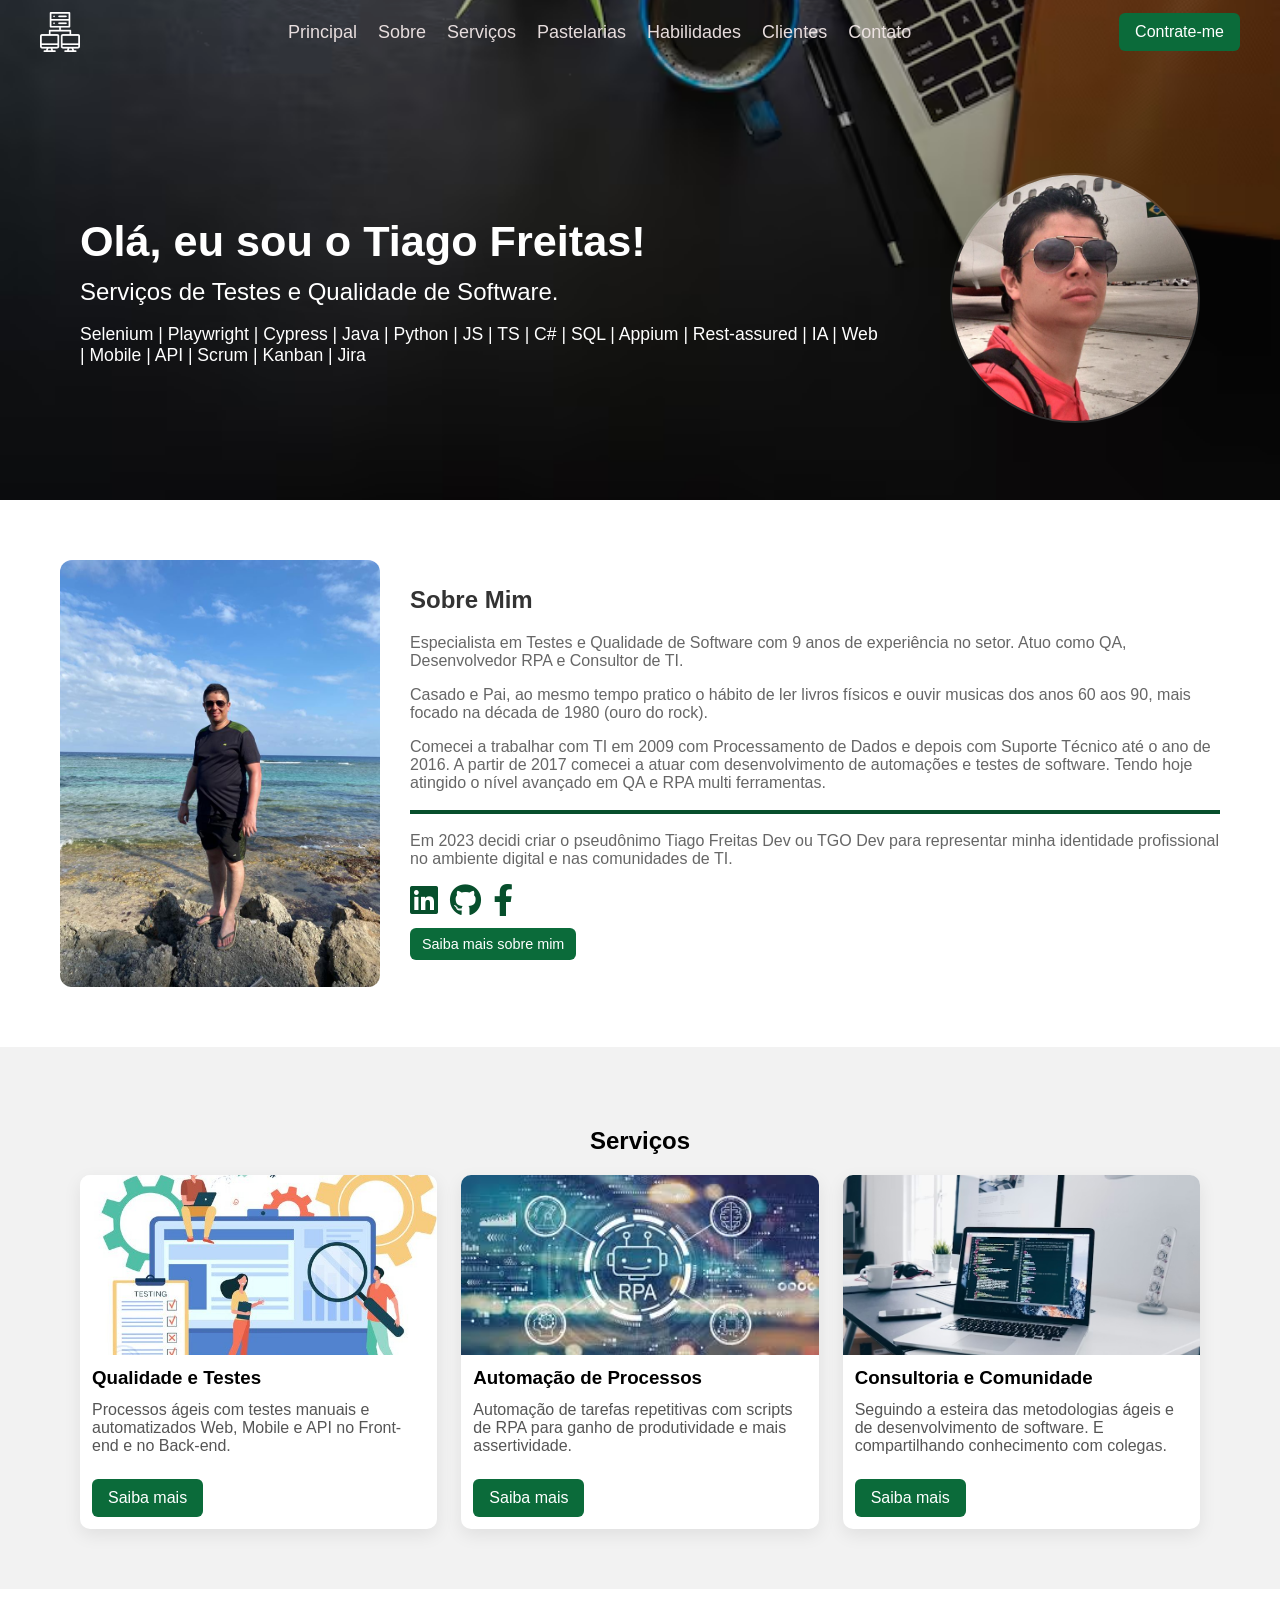
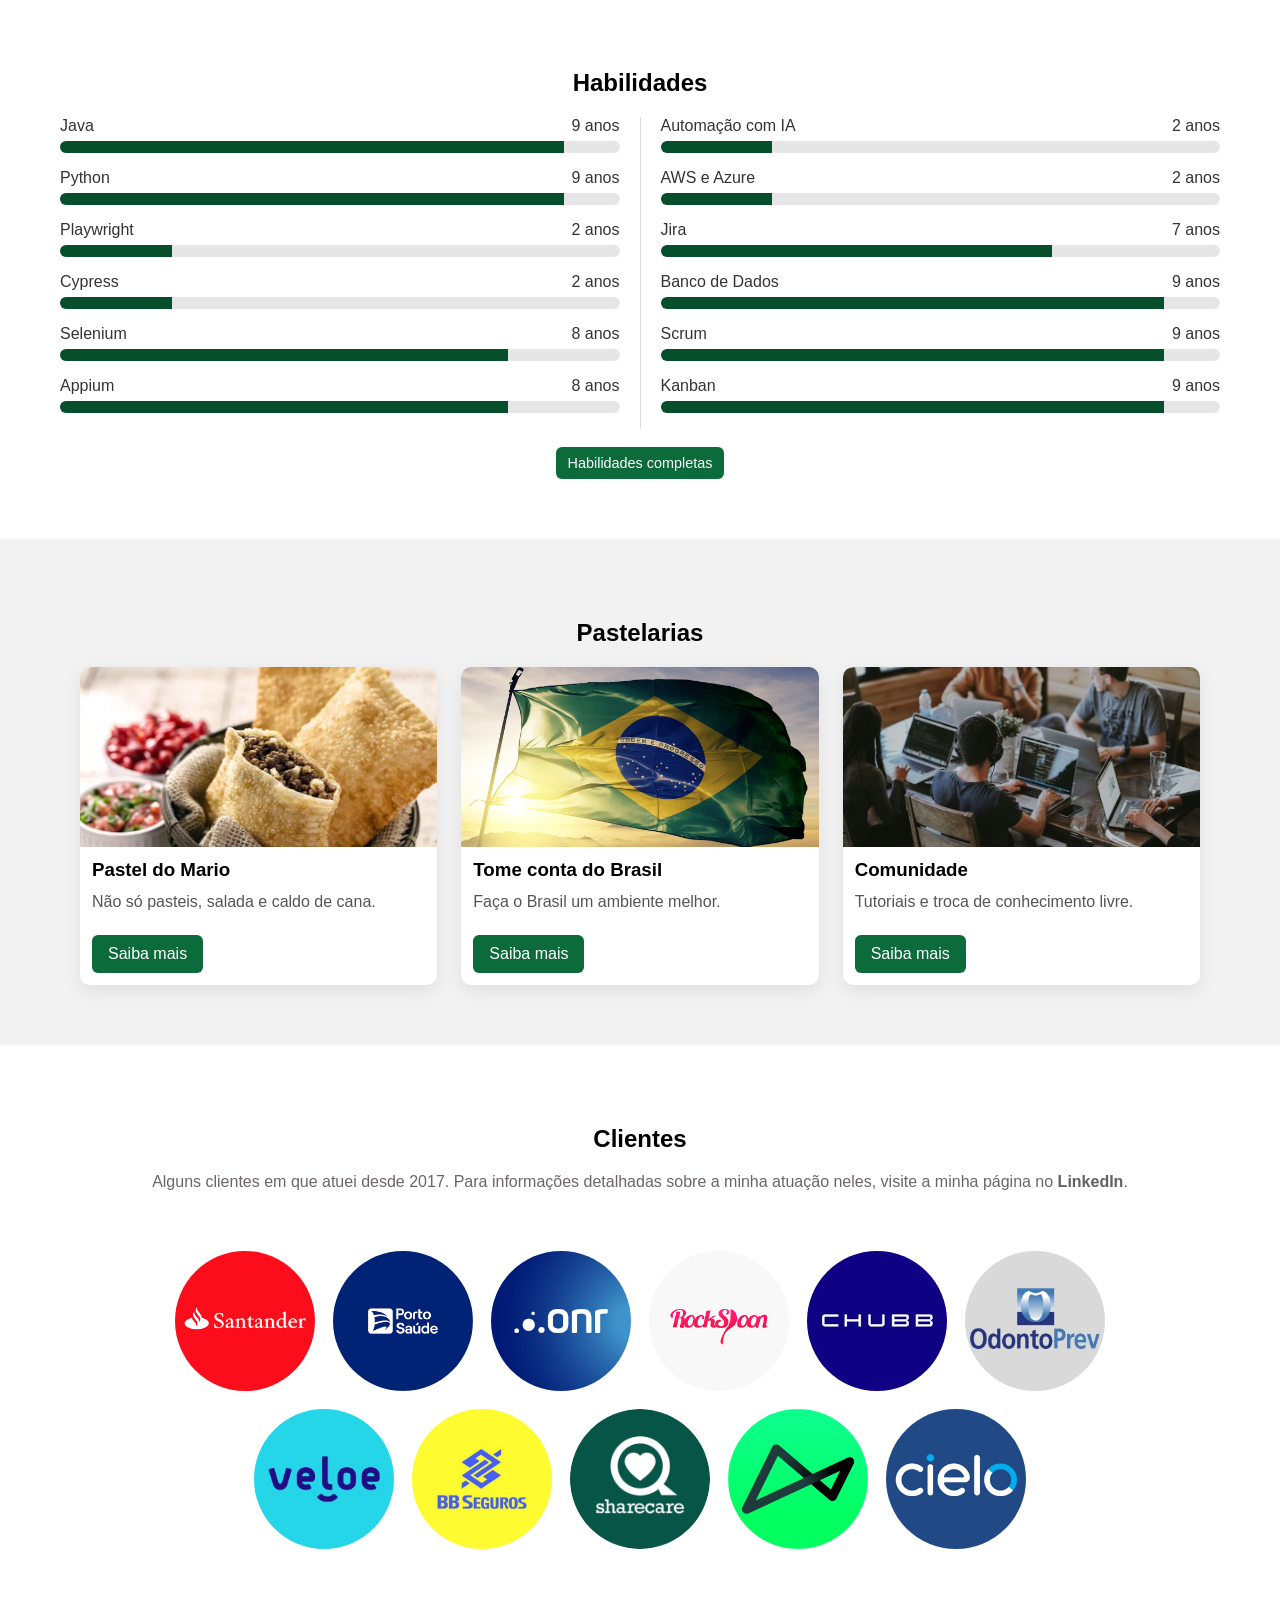
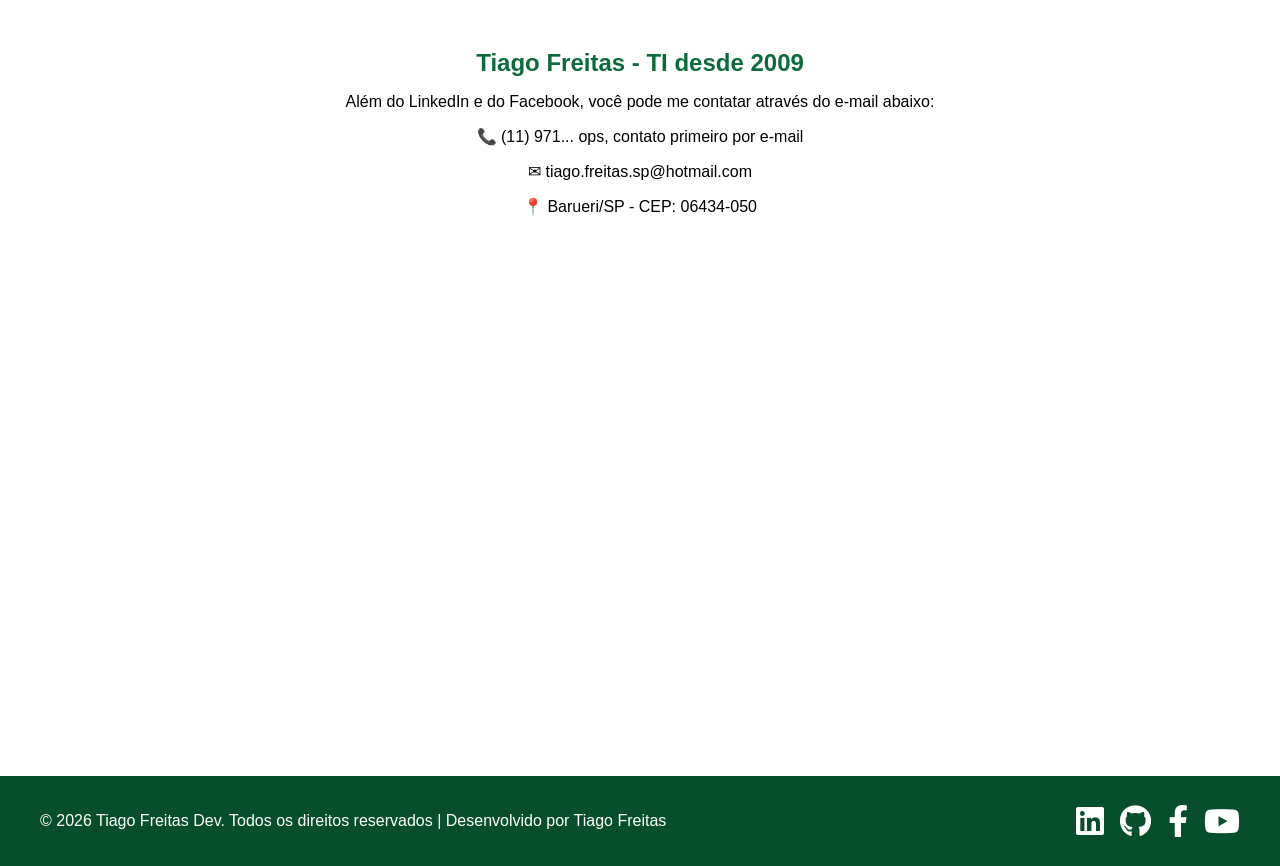
==== index.html @ 1a69982b "Atualizado rodape de todas as paginas" ====
<!doctype html>
<html lang="pt-BR">
<head>
  <meta charset="utf-8">
  <meta name="viewport" content="width=device-width, initial-scale=1">
  <meta http-equiv="content-language" content="pt-br">
  <meta name="description" content="Profissional especialista em QA | Automação (Selenium, Playwright, Cypress, Java, Python, JS, TS, Appium, Ágeis) | Consultoria | Desenvolvimento.">
  <meta name="author" content="Tiago Lopes de Freitas">
  <meta name="copyright" content="Tiago Freitas - https://www.linkedin.com/in/tiago-lopes-de-freitas-49a463240/">
  <meta name="robots" content="index, follow">
  <meta name="reply-to" content="tiago.freitas.sp@hotmail.com">
  <meta name="keywords" content="QA Engineer, Test Automation Engineer, Quality Assurance, RPA Developer, Systems Analyst, SDET, IT, Test Automation, Test Processes Automation, IT Consulting, IT Mentoring, TI Instructor, TGO DEV, TGO Desenvolvimento Ltda, Barueri, São Paulo, Brazil, Microsoft Copilot, AI, Artificial Intelligence, Windsurf,Engenheiro de Qualidade e Testes de Software, Especialista QA, Quality Assurance, Desenvolvedor RPA (Automação Robótica de Processos), Analista de Testes, Engenheiro QA, Analista de RPA, Analista de Sistemas, QE, QA Sênior, TI, Testes Automatizados, Testes Manuais, Automação de Testes, Automação de Processos, Consultoria em TI, Mentoria em TI, Instrutor de TI, IA, Inteligência Artificial">

  <title>TGO DEV - Desenvolvimento | Consultoria | Automação</title>

  <link rel="canonical" href="https://tgodev.com.br/index.html"/>
  <link rel="icon" href="img/source-code.png" type="image/x-icon">
  <link rel="shortcut icon" href="img/source-code.png" type="image/x-icon">
  <link rel="apple-touch-icon" sizes="80x80" href="img/source-code.png">
  <link rel="mask-icon" href="img/source-code.png">
  <link rel="manifest" href="img/source-code.png">
  <link rel="stylesheet" href="https://cdnjs.cloudflare.com/ajax/libs/font-awesome/6.0.0/css/all.min.css">
  <link rel="stylesheet" href="css/principal.css">

  <style>
    .hero {background-image: url("img/escritorio.jpg");}    
  </style>
</head>
<body>
  <main>
    <header class="site-header" id="siteHeader">
      <div class="header-inner">
        <a href="index.html" class="logo" id="logo">
          <img src="./img/servidor.png" alt="TGO Dev Logo">
        </a>

        <nav class="nav" id="mainNav">
          <ul class="menu">
            <li><a href="#home">Principal</a></li>
            <li><a href="#sobre">Sobre</a></li>
            <li><a href="#servicos">Serviços</a></li>
            <li><a href="#pastelarias">Pastelarias</a></li>
            <li><a href="#habilidades">Habilidades</a></li>
            <li><a href="#clientes">Clientes</a></li>
            <li><a href="#contatos">Contato</a></li>
          </ul>
        </nav>

        <div class="header-right">
          <a class="btn hire" id="contrateme" href="pages/contrate-me.html">Contrate-me</a>
          <button class="hamburger" id="hamburger" aria-label="Abrir menu">☰</button>
        </div>
      </div>
</header>

    <section id="home" class="hero">
      <div class="hero-content">
        <div class="hero-text">
          <h1>Olá, eu sou o Tiago Freitas!</h1>
          <span>Serviços de Testes e Qualidade de Software.
          </span>
          <p>Selenium | Playwright | Cypress | Java | Python | JS | TS | C# | SQL | Appium | Rest-assured | IA | Web | Mobile | API | Scrum | Kanban | Jira</p>
        </div>
        <div class="hero-profile">
          <img src="img/tiago-perfil.jpg" alt="Perfil" class="profile-img">
        </div>
      </div>
    </section>

    <section id="sobre" class="section white-section">
      <div class="container about">
        <img class="about-photo" src="img/tiago-perfil2.jpg" alt="Profissional de TI">
        <div class="about-text">
          <h2>Sobre Mim</h2>
          <p>Especialista em Testes e Qualidade de Software com 9 anos de experiência no setor. Atuo como QA, Desenvolvedor RPA e Consultor de TI.</p>
          <p>Casado e Pai, ao mesmo tempo pratico o hábito de ler livros físicos e ouvir musicas dos anos 60 aos 90, mais focado na década de 1980 (ouro do rock).</p>
          <p>Comecei a trabalhar com TI em 2009 com Processamento de Dados e depois com Suporte Técnico até o ano de 2016. A partir de 2017 comecei a atuar com desenvolvimento de automações e testes de software. Tendo hoje atingido o nível avançado em QA e RPA multi ferramentas.</p>
          <hr>
          <p>Em 2023 decidi criar o pseudônimo Tiago Freitas Dev ou TGO Dev para representar minha identidade profissional no ambiente digital e nas comunidades de TI.</p>
          <div class="socials">
            <a href="https://www.linkedin.com/in/tiago-lopes-de-freitas-49a463240/" target="_blank"><i class="fab fa-linkedin fa-2x"></i></a>
            <a href="https://github.com/tiagofreitassp" target="_blank"><i class="fab fa-github fa-2x"></i></a>
            <a href="https://www.facebook.com/tiago.freitas.114935" target="_blank"><i class="fab fa-facebook-f fa-2x"></i></a>
          </div>
          <a class="btn small" href="pages/sobre.html">Saiba mais sobre mim</a>
        </div>
      </div>
    </section>

    <section id="servicos" class="section gray-section">
      <h2 class="section-title">Serviços</h2>
      <div class="cards">

        <article class="card">
          <img src="img/testes.jpg" alt="Qualidade e Testes">
          <h3>Qualidade e Testes</h3>
          <p>Processos ágeis com testes manuais e automatizados Web, Mobile e API no Front-end e no Back-end.</p>
          <a class="btn" href="pages/servicos.html#qualidade-e-testes">Saiba mais</a>
        </article>
        <article class="card">
          <img src="img/rpa.jpeg" alt="Automação de Processos">
          <h3>Automação de Processos</h3>
          <p>Automação de tarefas repetitivas com scripts de RPA para ganho de produtividade e mais assertividade.</p>
          <a class="btn" href="pages/servicos.html#rpa">Saiba mais</a>
        </article>
        <article class="card">
          <img src="img/consultoria.jpeg" alt="Consultoria e Mentoria">
          <h3>Consultoria e Comunidade</h3>
          <p>Seguindo a esteira das metodologias ágeis e de desenvolvimento de software. E compartilhando conhecimento com colegas.</p>
          <a class="btn" href="pages/servicos.html#consultoria">Saiba mais</a>
        </article>
      </div>
    </section>

    <section id="habilidades" class="section white-section">
      <h2 class="section-title">Habilidades</h2>
      <div class="skills">
        <div class="skills-col">
          <ul>
            <li>Java <span class="years">9 anos</span>
              <div class="progress"><div class="bar" style="width:90%"></div></div>
            </li>
            <li>Python <span class="years">9 anos</span>
              <div class="progress"><div class="bar" style="width:90%"></div></div>
            </li>
            <li>Playwright <span class="years">2 anos</span>
              <div class="progress"><div class="bar" style="width:20%"></div></div>
            </li>
            <li>Cypress <span class="years">2 anos</span>
              <div class="progress"><div class="bar" style="width:20%"></div></div>
            </li>
            <li>Selenium <span class="years">8 anos</span>
              <div class="progress"><div class="bar" style="width:80%"></div></div>
            </li>
            <li>Appium <span class="years">8 anos</span>
              <div class="progress"><div class="bar" style="width:80%"></div></div>
            </li>
          </ul>
        </div>
        <div class="divider" aria-hidden></div>
        <div class="skills-col">
          <ul>
            <li>Automação com IA <span class="years">2 anos</span>
              <div class="progress"><div class="bar" style="width:20%"></div></div>
            </li>
            <li>AWS e Azure <span class="years">2 anos</span>
              <div class="progress"><div class="bar" style="width:20%"></div></div>
            </li>
            <li>Jira <span class="years">7 anos</span>
              <div class="progress"><div class="bar" style="width:70%"></div></div>
            </li>
            <li>Banco de Dados <span class="years">9 anos</span>
              <div class="progress"><div class="bar" style="width:90%"></div></div>
            </li>
            <li>Scrum <span class="years">9 anos</span>
              <div class="progress"><div class="bar" style="width:90%"></div></div>
            </li>
            <li>Kanban <span class="years">9 anos</span>
              <div class="progress"><div class="bar" style="width:90%"></div></div>
            </li>
          </ul>
        </div>
      </div>
      <div class="centered">
        <a class="btn small" href="pages/habilidades.html">Habilidades completas</a>
      </div>
    </section>

    <section id="pastelarias" class="section gray-section">
      <h2 class="section-title">Pastelarias</h2>
      <div class="cards">
        <article class="card">
          <img src="img/pastelaria.jpeg" alt="Pastel do Mario">
          <h3>Pastel do Mario</h3>
          <p>Não só pasteis, salada e caldo de cana.</p>
          <a class="btn" href="pages/pastel-do-mario.html">Saiba mais</a>
        </article>
        <article class="card">
          <img src="img/brasil.jpg" alt="Tome conta do Brasil">
          <h3>Tome conta do Brasil</h3>
          <p>Faça o Brasil um ambiente melhor.</p>
          <a class="btn" href="pages/tome-conta-do-brasil.html">Saiba mais</a>
        </article>
        <article class="card">
          <img src="img/comunidade.jpeg" alt="Comunidade">
          <h3>Comunidade</h3>
          <p>Tutoriais e troca de conhecimento livre.</p>
          <a class="btn" href="pages/comunidade.html">Saiba mais</a>
        </article>
      </div>
    </section>

    <section id="clientes" class="section white-section">
      <h2 class="section-title">Clientes</h2>
      <p>Alguns clientes em que atuei desde 2017. Para informações detalhadas sobre a minha atuação neles, visite a minha página no <strong><a class="hiperlink" target="_blank" href="https://www.linkedin.com/in/tiago-lopes-de-freitas-49a463240/">LinkedIn</a></strong>.</p>
      <div class="clients">
        <img src="img/clients/santander.png" alt="Santander">
        <img src="img/clients/porto.png" alt="Porto">
        <img src="img/clients/onr.jpg" alt="ONR">
        <img src="img/clients/rockspoon.png" alt="Rockspoon">
        <img src="img/clients/chubb.jpeg" alt="Chubb Colômbia">
        <img src="img/clients/odontoprev.jpg" alt="Odontoprev">
        <img src="img/clients/veloe.jpeg" alt="VELOE">
        <img src="img/clients/bbserguros.jpg" alt="BrasilSeguro">
        <img src="img/clients/sharecare.png" alt="Sharecare">
        <img src="img/clients/next.png" alt="Banco Next">
        <img src="img/clients/cielo.png" alt="CIELO">
      </div>
    </section>

    <!--
    <section id="contato" class="section gray-section">
      <h2 class="section-title">Contato</h2>
      <div class="contact-wrap">
        <form id="contactForm" novalidate>
      <label for="name">Nome</label>
      <input id="name" name="name" type="text" />
      <div class="errors" id="err-name">Preencha o campo Nome.</div>

      <label for="email">E-mail</label>
      <input id="email" name="email" type="email" />
      <div class="errors" id="err-email">Preencha o campo E-mail com um endereço válido.</div>

      <label for="phone">Telefone</label>
      <input id="phone" name="phone" type="text" size="11" />
      <div class="errors" id="err-phone">Preencha o campo Telefone.</div>

      <label for="subject">Assunto</label>
      <input id="subject" name="subject" type="text" />
      <div class="errors" id="err-subject">Preencha o campo Assunto.</div>

      <label for="message">Mensagem</label>
      <textarea id="message" name="message"></textarea>
      <div class="errors" id="err-message">Preencha o campo Mensagem.</div>

      <div class="buttons">
        <button type="button" id="clearBtn">Limpar</button>
        <button type="submit" id="sendBtn">Enviar</button>
      </div>

      <div class="success" id="successMsg">Mensagem enviada com sucesso!</div>
    </form>
      </div>
    </section>
    -->

    <section id="contatos" class="section white-section contact-info">
      <div class="centered-col">
        <h2 class="logo-green">Tiago Freitas - TI desde 2009</h2>
        <p>Além do LinkedIn e do Facebook, você pode me contatar através do e-mail abaixo:</p>
        <p>📞 (11) 971... ops, contato primeiro por e-mail</p>
        <p>✉ tiago.freitas.sp@hotmail.com</p>
        <p>📍 Barueri/SP - CEP: 06434-050</p>
      </div>
    </section>

    <section class="map-section">
      <iframe src="https://www.google.com/maps/embed?pb=!1m18!1m12!1m3!1d7316.253795658036!2d-46.895349154693136!3d-23.52793786529094!2m3!1f0!2f0!3f0!3m2!1i1024!2i768!4f13.1!3m3!1m2!1s0x94cf0155e1f564ed%3A0xe0ce7674462172e9!2sJardim%20Silveira%2C%20Barueri%20-%20SP!5e0!3m2!1spt-BR!2sbr!4v1769962744221!5m2!1spt-BR!2sbr" width="100%" height="500" style="border:0;" allowfullscreen="" loading="lazy" referrerpolicy="no-referrer-when-downgrade"></iframe>
    </section>

    <footer class="site-footer">
      <div class="footer-inner">
        <p>© 2026 Tiago Freitas Dev. Todos os direitos reservados | Desenvolvido por 
          <a href="https://www.linkedin.com/in/tiago-lopes-de-freitas-49a463240/" target="_blank">Tiago Freitas</a>
        </p>
        <div class="socials-footer">
          <a href="https://www.linkedin.com/in/tiago-lopes-de-freitas-49a463240/" target="_blank"><i class="fab fa-linkedin fa-2x"></i></a>
          <a href="https://github.com/tiagofreitassp" target="_blank"><i class="fab fa-github fa-2x"></i></a>
          <a href="https://www.facebook.com/tiago.freitas.114935" target="_blank"><i class="fab fa-facebook-f fa-2x"></i></a>
          <a href="https://www.youtube.com/@tiagofreitasdev" target="_blank"><i class="fab fa-youtube fa-2x"></i></a>
        </div>
      </div>
    </footer>

    <button id="toTop" class="to-top" aria-label="Voltar ao topo">↑</button>

    <div id="mobileMenu" class="mobile-menu" aria-hidden="true">
      <button class="mobile-close" id="mobileClose">✕</button>
      <ul class="mobile-menu-list">
        <li><a href="#home">Principal</a></li>
        <li><a href="#sobre">Sobre</a></li>
        <li><a href="#servicos">Serviços</a></li>
        <li><a href="#pastelarias">Pastelarias</a></li>
        <li><a href="#habilidades">Habilidades</a></li>
        <li><a href="#clientes">Clientes</a></li>
        <li><a href="#contatos">Contato</a></li>
      </ul>
    </div>

  </main>

  <script src="js/principal.js"></script>
</body>
</html>
---- css/principal.css ----
:root{
  --green:#0b6b3a;
  --green-dark:#074f2c;
  --white:#ffffff;
  --black:#000000;
  --gray:#f2f2f2;
  --muted:#666;
}

*{box-sizing:border-box}
body,html{margin:0;padding:0;font-family:Arial,Helvetica,sans-serif;color:var(--black);background:var(--white)}

.hiperlink {
    color: #626060; /* Define a cor do link como branca (pode ser 'white' ou '#fff') */
    font-size: inherit; /* Faz o tamanho da fonte herdar o tamanho do elemento pai (<p>) */
    text-decoration: none; /* Remove o sublinhado padrão dos links (opcional) */
}

/* Header */
.site-header{position:fixed;top:0;left:0;right:0;z-index:80;transition:background .25s,box-shadow .25s;padding:12px 20px}
.site-header .header-inner{display:flex;align-items:center;justify-content:space-between;max-width:1200px;margin:0 auto}
.site-header.transparent{background:transparent}
.site-header.scrolled{background:var(--green-dark);box-shadow:0 4px 12px rgba(0,0,0,.25)}
.logo img{height:40px;display:block;filter:brightness(0) invert(1)}
.site-header.scrolled .logo img{filter:none}

.nav{flex:1;margin:0 20px;font-size: 18px;}
.menu{list-style:none;display:flex;gap:21px;justify-content:center;align-items:center;margin:0;padding:0}
li a:hover{color: #585b57e9}
.menu a, .menu button{color:rgba(241, 231, 231, 0.95);text-decoration:none;background:none;border:none;font:inherit;cursor:pointer}
.menu li{position:relative}
.has-sub .submenu{position:absolute;left:0;top:100%;background:var(--white);border:1px solid #ddd;display:none;min-width:210px;padding:8px 0}
.has-sub:hover .submenu,.has-sub.show .submenu{display:block}
.submenu li{padding:6px 12px;list-style-type: none;}
.submenu a{color:rgba(138, 130, 130, 0.95)}

.header-right{display:flex;align-items:center;gap:12px}
.btn{display:inline-block;padding:10px 16px;border-radius:6px;background:var(--green);color:var(--white);text-decoration:none}
.btn.small{padding:8px 12px;font-size:0.9rem}
.btn.hire{background:var(--green)}

.hamburger{display:none;background:none;border:none;font-size:22px;cursor:pointer;color:rgba(235, 227, 227, 0.99)}
#contrateme:hover{color: #c7cac6a8}

/* Mobile menu */
.mobile-menu{position:fixed;inset:0;background:var(--white);z-index:90;display:none;overflow:auto;padding:40px}
.mobile-menu.open{display:block}
.mobile-close{position:absolute;top:18px;right:18px;background:none;border:none;font-size:28px}
.mobile-menu-list{list-style:none;padding:60px 10px 20px;margin:0;display:flex;flex-direction:column;gap:14px}
.mobile-menu-list a{color:var(--black);text-decoration:none;font-size:1.2rem}
.mobile-submenu{list-style:none;padding-left:12px;margin-top:8px;display:none}
.has-sub-mobile .sub-mobile-toggle{background:none;border:none;padding:8px;font:inherit}
.has-sub-mobile.open .mobile-submenu{display:block}

/* Hero */
.hero{background-size:cover;background-position:center;color:var(--white);min-height:500px;max-height:900px;padding-top:100px;display:flex;align-items:center;opacity: 0.98;}
.hero-content{display:flex;justify-content:space-between;align-items:center;max-width:1200px;margin:0 auto;padding:40px;width:100%}
.hero-text{max-width:800px}
.hero-text h1{font-size:2.7rem;margin:0 0 12px;}
.hero-text span{display:block;margin-bottom:12px;font-size:1.5rem}
.hero-text p{font-size:1.1rem}
.profile-img{width:250px;height:250px;border-radius:50%;object-fit:cover;border:2px solid rgba(255,255,255,.15)}

/* Sections */
.section{padding:60px 60px}
.white-section{background:var(--white)}
.gray-section{background:var(--gray)}
.container{max-width:1200px;margin:0 auto}

.about{display:flex;gap:30px;align-items:center}
.about-photo{width:320px;border-radius:12px;object-fit:cover}
.about-text h2{color:#333;margin-top:0}
.about-text p{color:#666}
.about-text hr{border:0;height:4px;background:var(--green-dark);margin:18px 0}
.socials{display:flex;gap:12px;margin:12px 0}
.socials a{color:var(--green-dark);text-decoration:none}
.centered{display:flex;justify-content:center;margin-top:18px}

.section-title{text-align:center;margin:20px 0;color:#000}
.cards{display:flex;gap:24px;max-width:1200px;margin:0 auto;padding:0 20px}
.card{background:var(--white);border-radius:10px;box-shadow:0 6px 18px rgba(0,0,0,.08);overflow:hidden;flex:1;display:flex;flex-direction:column}
.card img{width:100%;height:180px;object-fit:cover}
.card h3{margin:12px}
.card p{margin:0 12px 12px;color:#555}
.card .btn{margin:12px;width:fit-content}

.skills{display:flex;gap:20px;max-width:1200px;margin:0 auto;align-items:center-start}
.skills-col{flex:1}
.skills ul{list-style:none;padding:0;margin:0}
.skills li{margin-bottom:16px;color:#333}
.years{float:right;color:#333}
.progress{background:#e6e6e6;height:12px;border-radius:8px;overflow:hidden;margin-top:6px}
.progress .bar{height:100%;background:var(--green-dark)}
.divider{width:1px;background:#ddd}

.clients{display:flex;gap:18px;align-items:center;justify-content:center;flex-wrap:wrap}
.clients img{width:140px;height:140px;border-radius:50%;object-fit:cover}
#clientes p {text-align: center;color: #6b6666;margin-bottom: 60px;}
#clientes{margin-left: auto; margin-right: auto; max-width: 1200px;}

/* Formulário de contato */
.contact-wrap{max-width:1100px;margin:0 auto}
.contact-form{background:var(--white);padding:18px;border-radius:8px;box-shadow:0 6px 18px rgba(0,0,0,.06)}
.contact-form .row{display:flex;gap:12px}
.contact-form label{display:block;width:100%;margin-bottom:8px;color:#333}
.contact-form input,.contact-form textarea{width:100%;padding:10px;border:1px solid #ddd;border-radius:6px}
.form-actions{display:flex;gap:12px;justify-content:flex-end;margin-top:8px}
.form-message{margin-top:12px;padding:10px;border-radius:6px;display:none}
.form-message.show{display:block;background:var(--green);color:var(--white)}

label {display:block; margin-top:12px; font-weight:600; }
input[type="text"], input[type="email"], textarea { width:100%; padding:10px; margin-top:6px; border:1px solid #ccc; border-radius:4px; box-sizing:border-box; font-size:14px; }
textarea {min-height:120px; resize:vertical; }
.row {margin-top:12px; }
.errors{color:#c0392b; font-size:13px; margin-top:6px; display:none; }
.buttons{margin-top:16px; display:flex; gap:10px }
button{padding:10px 16px; border-radius:6px; border:none; cursor:pointer; font-weight:600; }
button[type="button"] { background:#e0e0e0; color:#111; }
button[type="submit"] { background:#165c2e; color:#fff; }
.success{ margin-top:14px; color:#0a7a2a; font-weight:600; display:none; }

.contact-info{padding:40px 20px;text-align:center}
.logo-green{color:var(--green);margin:0}

.map-section{padding:0}

.site-footer{background:var(--green-dark);color:var(--white);padding:20px}
.site-footer .footer-inner{max-width:1200px;margin:0 auto;display:flex;justify-content:space-between;align-items:center}
.socials-footer a{color:var(--white);margin-left:12px;text-decoration:none}
.footer-inner a {
    color: #ffffff;      /* Define a cor do link como branca (pode ser 'white' ou '#fff') */
    font-size: inherit;  /* Faz o tamanho da fonte herdar o tamanho do elemento pai (<p>) */
    text-decoration: none; /* Remove o sublinhado padrão dos links (opcional) */
}

.to-top{position:fixed;right:25px;bottom:25px;background:var(--green);color:var(--white);border:none;padding:12px 16px;border-radius:50%;display:none;z-index:100;cursor:pointer;font-size:21px}
.to-top.show{display:block}

/* Contrate-me */
.hire-photo{width:320px;height:320px;border-radius:12px;object-fit:cover}

/* Responsive */
@media(max-width:992px){
  .menu{display:none}
  .hamburger{display:inline-block}
  .hero-content{flex-direction:column-reverse;align-items:center;text-align:center;padding:24px}
  .hero-text h1{font-size:1.8rem}
  .profile-img{width:140px;height:140px;margin-bottom:16px}
  .about{flex-direction:column;text-align:center}
  .about-photo{width:60%;max-width:320px}
  .cards{flex-direction:column}
  .skills{flex-direction:column}
  .divider{display:none}
  .contact-form .row{flex-direction:column}
  .form-actions{justify-content:center}
  .clients{flex-direction:column}
}

@media(min-width:993px){
  .mobile-menu{display:none}
}
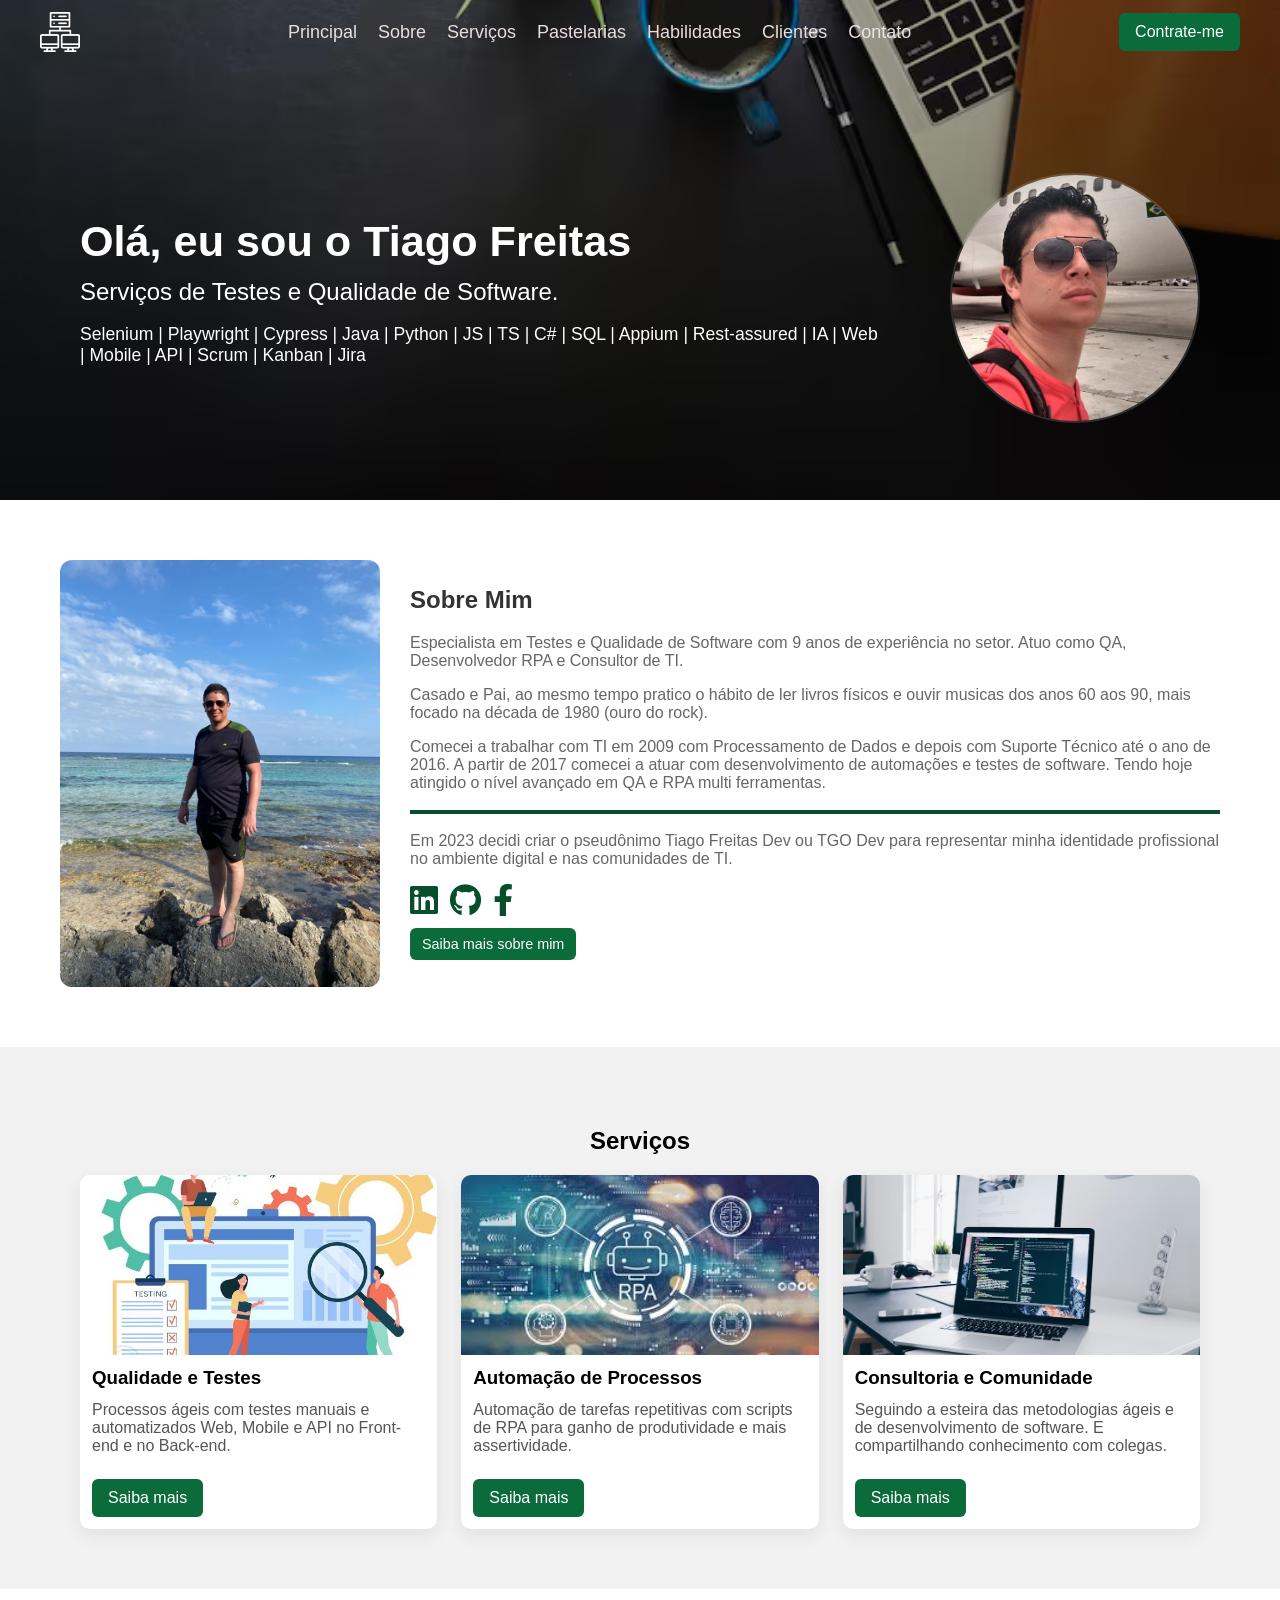
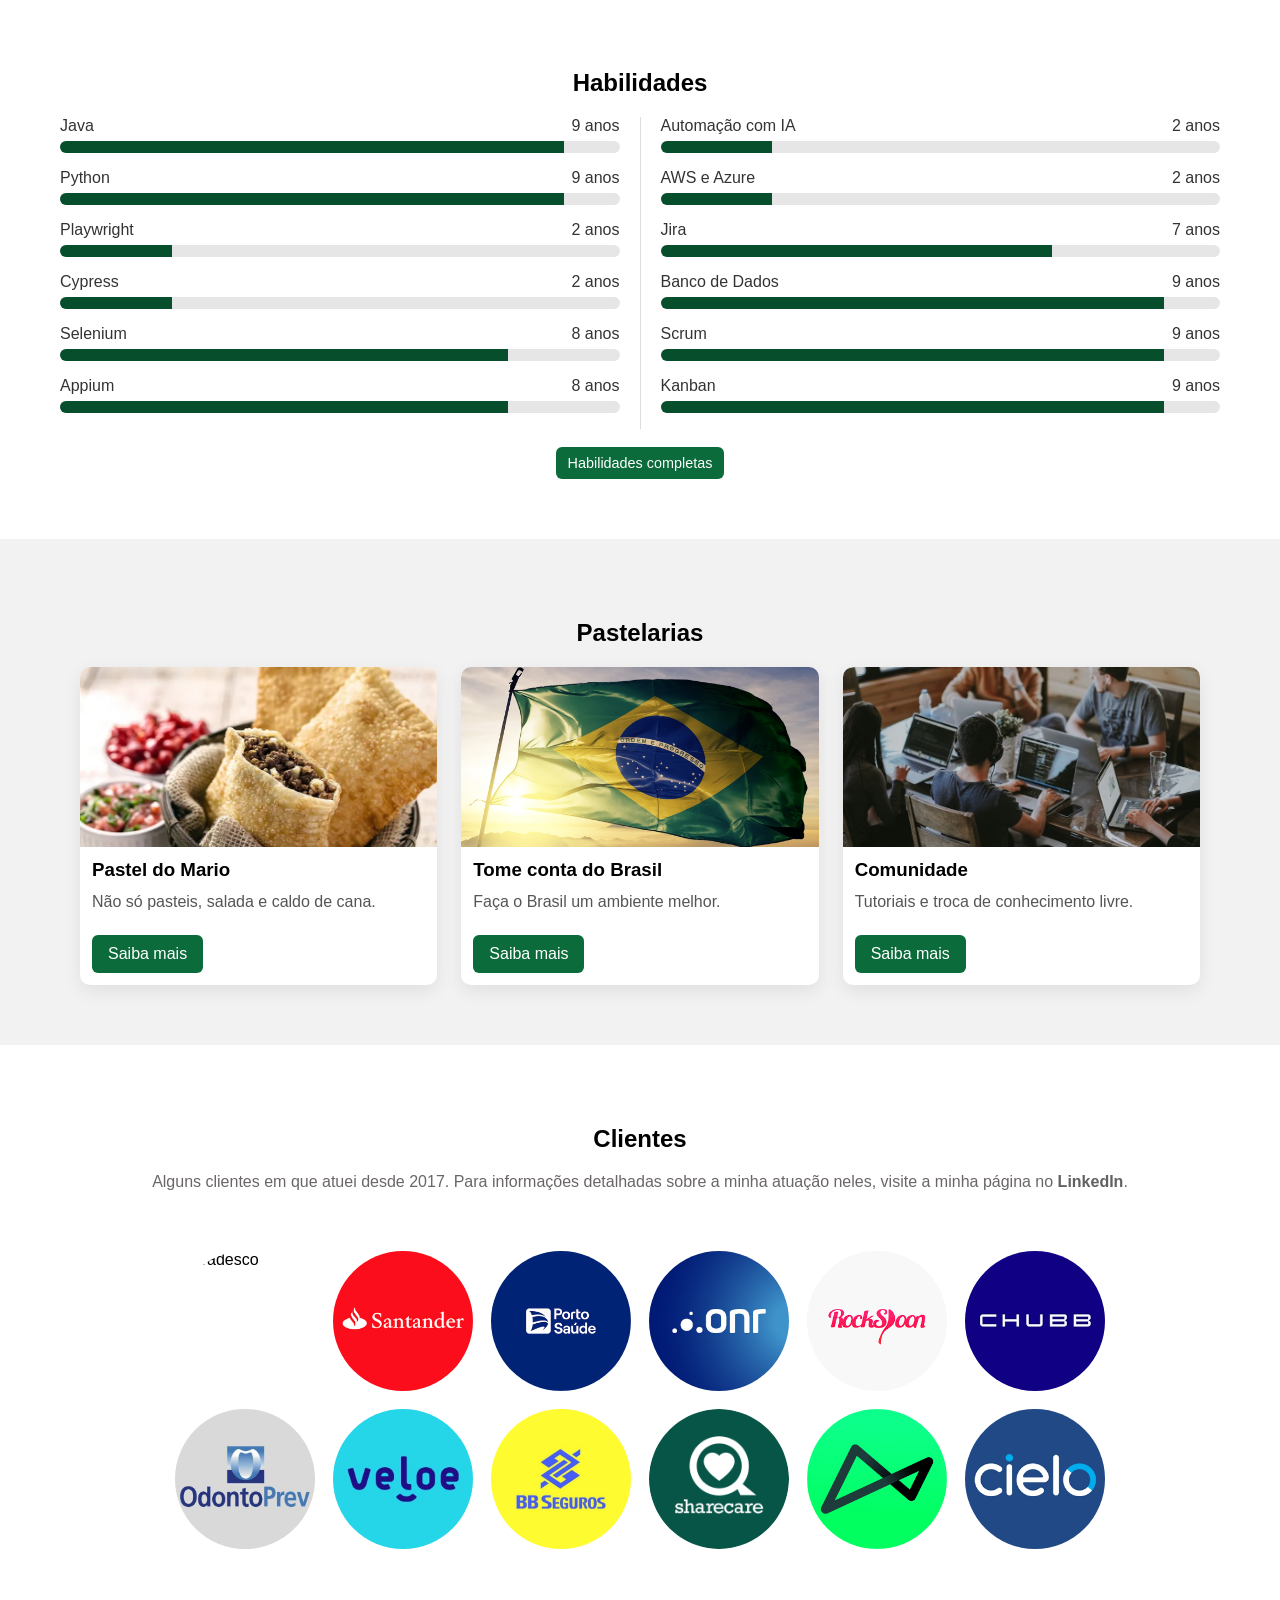
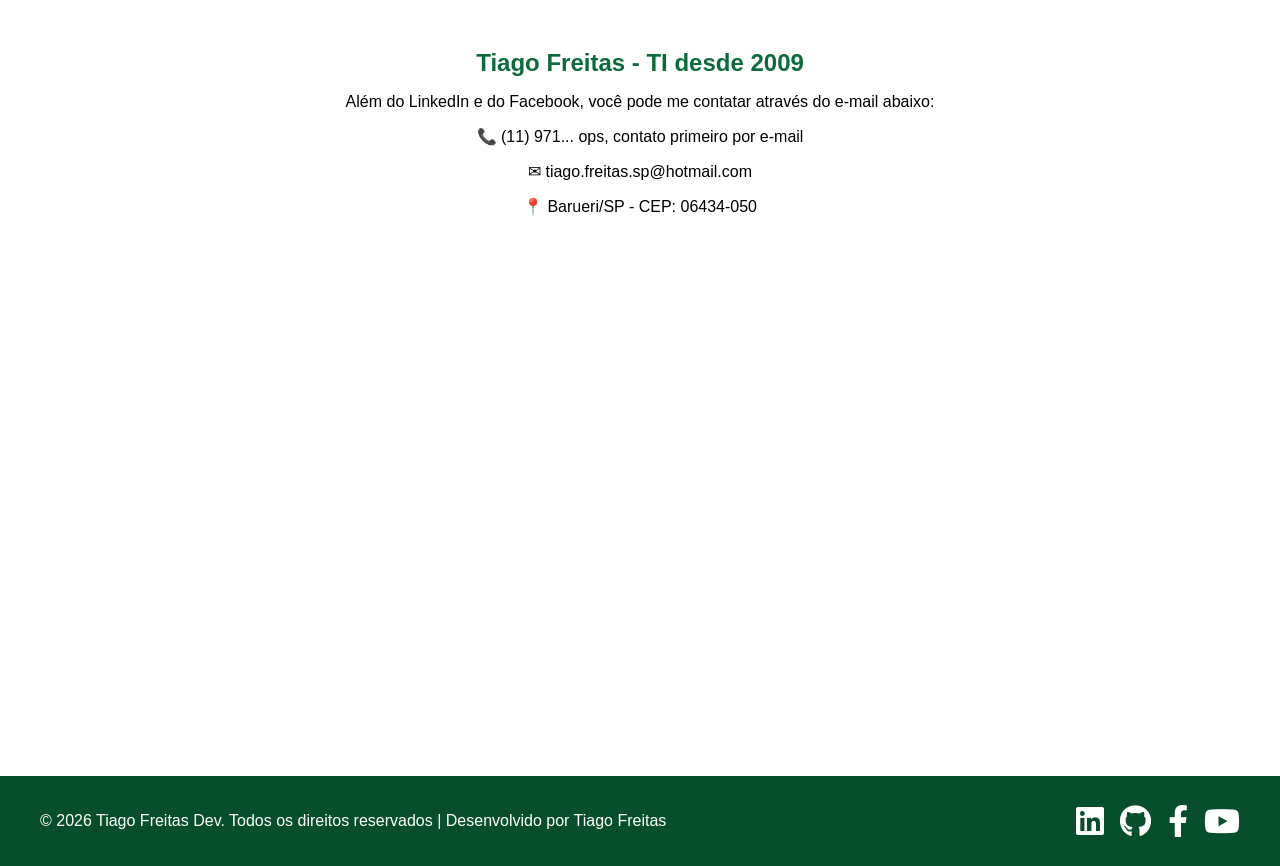
==== commit 4a55c4e0: "Atualizado habilidades e incluido logo do bradesco" ====
--- a/index.html
+++ b/index.html
@@ -11,7 +11,7 @@
   <meta name="reply-to" content="tiago.freitas.sp@hotmail.com">
   <meta name="keywords" content="QA Engineer, Test Automation Engineer, Quality Assurance, RPA Developer, Systems Analyst, SDET, IT, Test Automation, Test Processes Automation, IT Consulting, IT Mentoring, TI Instructor, TGO DEV, TGO Desenvolvimento Ltda, Barueri, São Paulo, Brazil, Microsoft Copilot, AI, Artificial Intelligence, Windsurf,Engenheiro de Qualidade e Testes de Software, Especialista QA, Quality Assurance, Desenvolvedor RPA (Automação Robótica de Processos), Analista de Testes, Engenheiro QA, Analista de RPA, Analista de Sistemas, QE, QA Sênior, TI, Testes Automatizados, Testes Manuais, Automação de Testes, Automação de Processos, Consultoria em TI, Mentoria em TI, Instrutor de TI, IA, Inteligência Artificial">
 
-  <title>TGO DEV - Desenvolvimento | Consultoria | Automação</title>
+  <title>TGO DEV - Desenvolvimento | Inteligência Artificial e Humana | Automação | Consultoria</title>
 
   <link rel="canonical" href="https://tgodev.com.br/index.html"/>
   <link rel="icon" href="img/source-code.png" type="image/x-icon">
@@ -56,7 +56,7 @@
     <section id="home" class="hero">
       <div class="hero-content">
         <div class="hero-text">
-          <h1>Olá, eu sou o Tiago Freitas!</h1>
+          <h1>Olá, eu sou o Tiago Freitas</h1>
           <span>Serviços de Testes e Qualidade de Software.
           </span>
           <p>Selenium | Playwright | Cypress | Java | Python | JS | TS | C# | SQL | Appium | Rest-assured | IA | Web | Mobile | API | Scrum | Kanban | Jira</p>
@@ -194,6 +194,7 @@
       <h2 class="section-title">Clientes</h2>
       <p>Alguns clientes em que atuei desde 2017. Para informações detalhadas sobre a minha atuação neles, visite a minha página no <strong><a class="hiperlink" target="_blank" href="https://www.linkedin.com/in/tiago-lopes-de-freitas-49a463240/">LinkedIn</a></strong>.</p>
       <div class="clients">
+        <img srv="img/clients/bradesco.jpg" alt="Bradesco">
         <img src="img/clients/santander.png" alt="Santander">
         <img src="img/clients/porto.png" alt="Porto">
         <img src="img/clients/onr.jpg" alt="ONR">
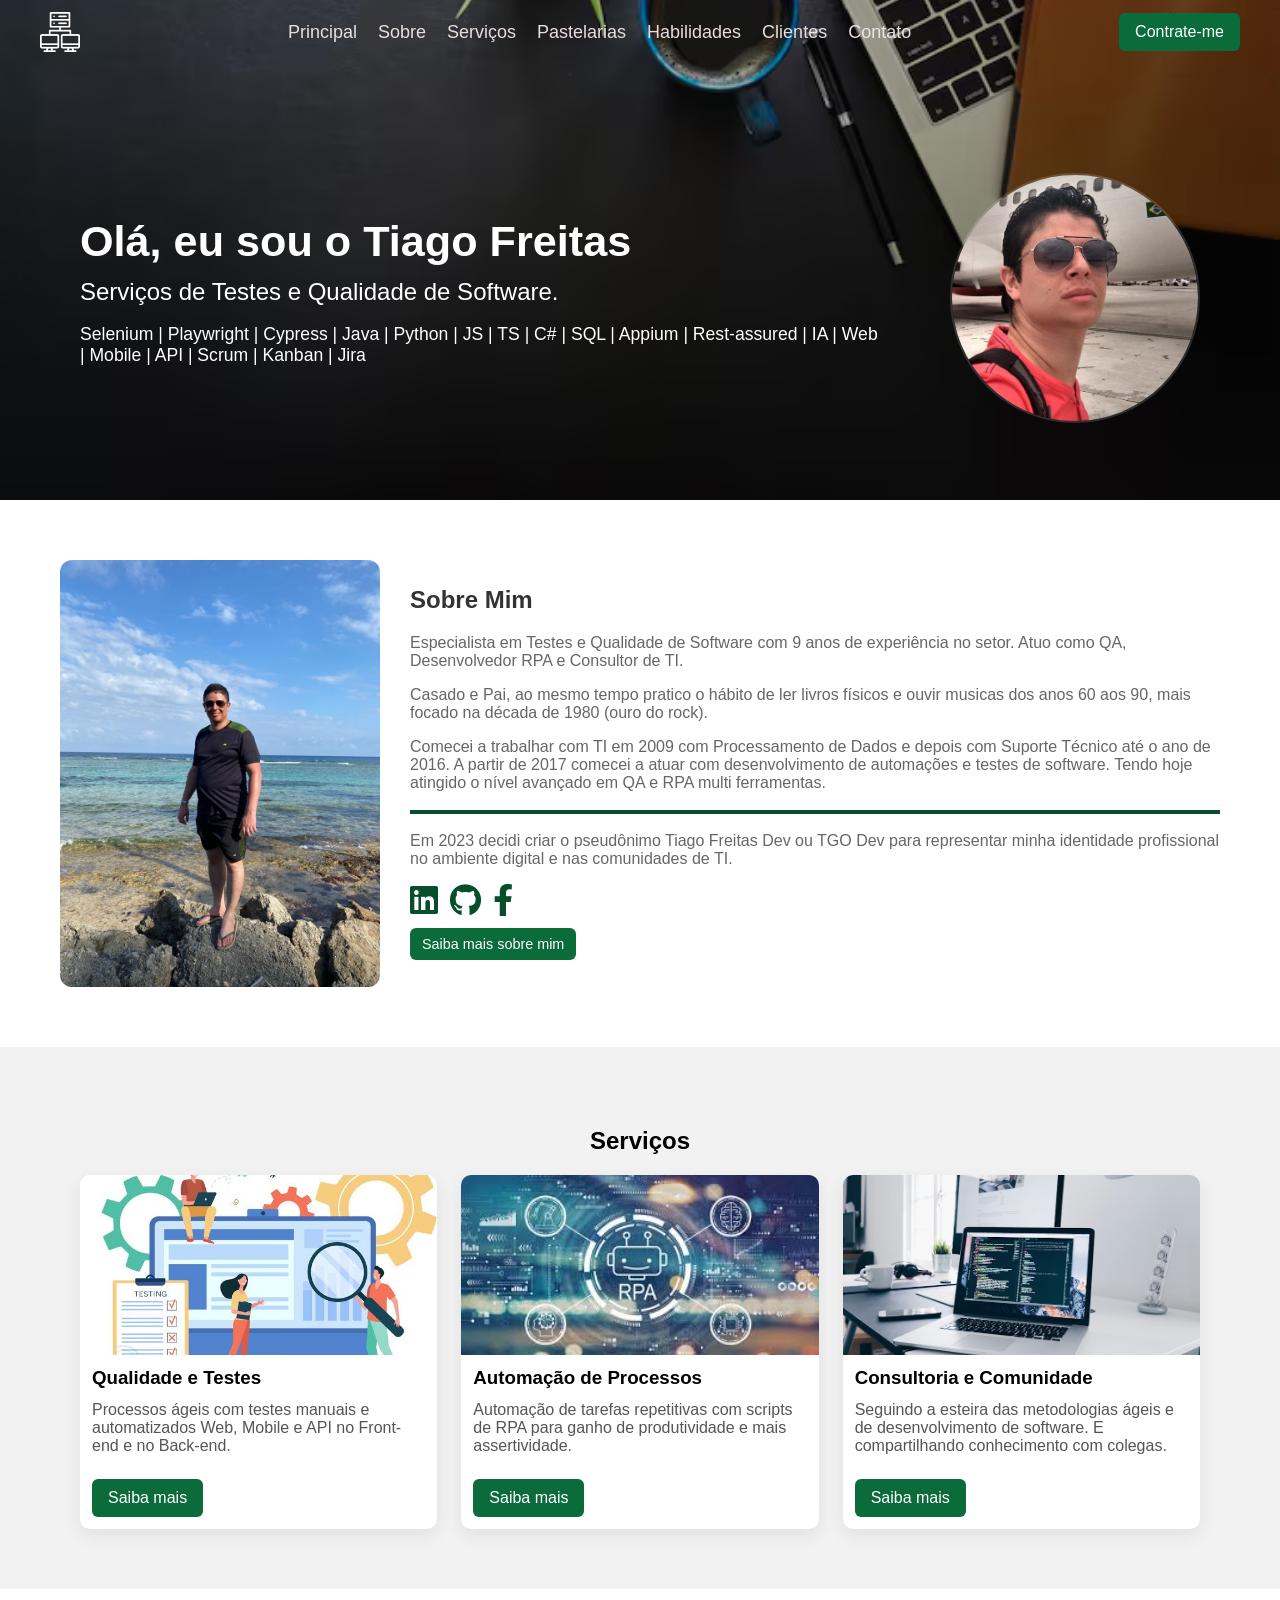
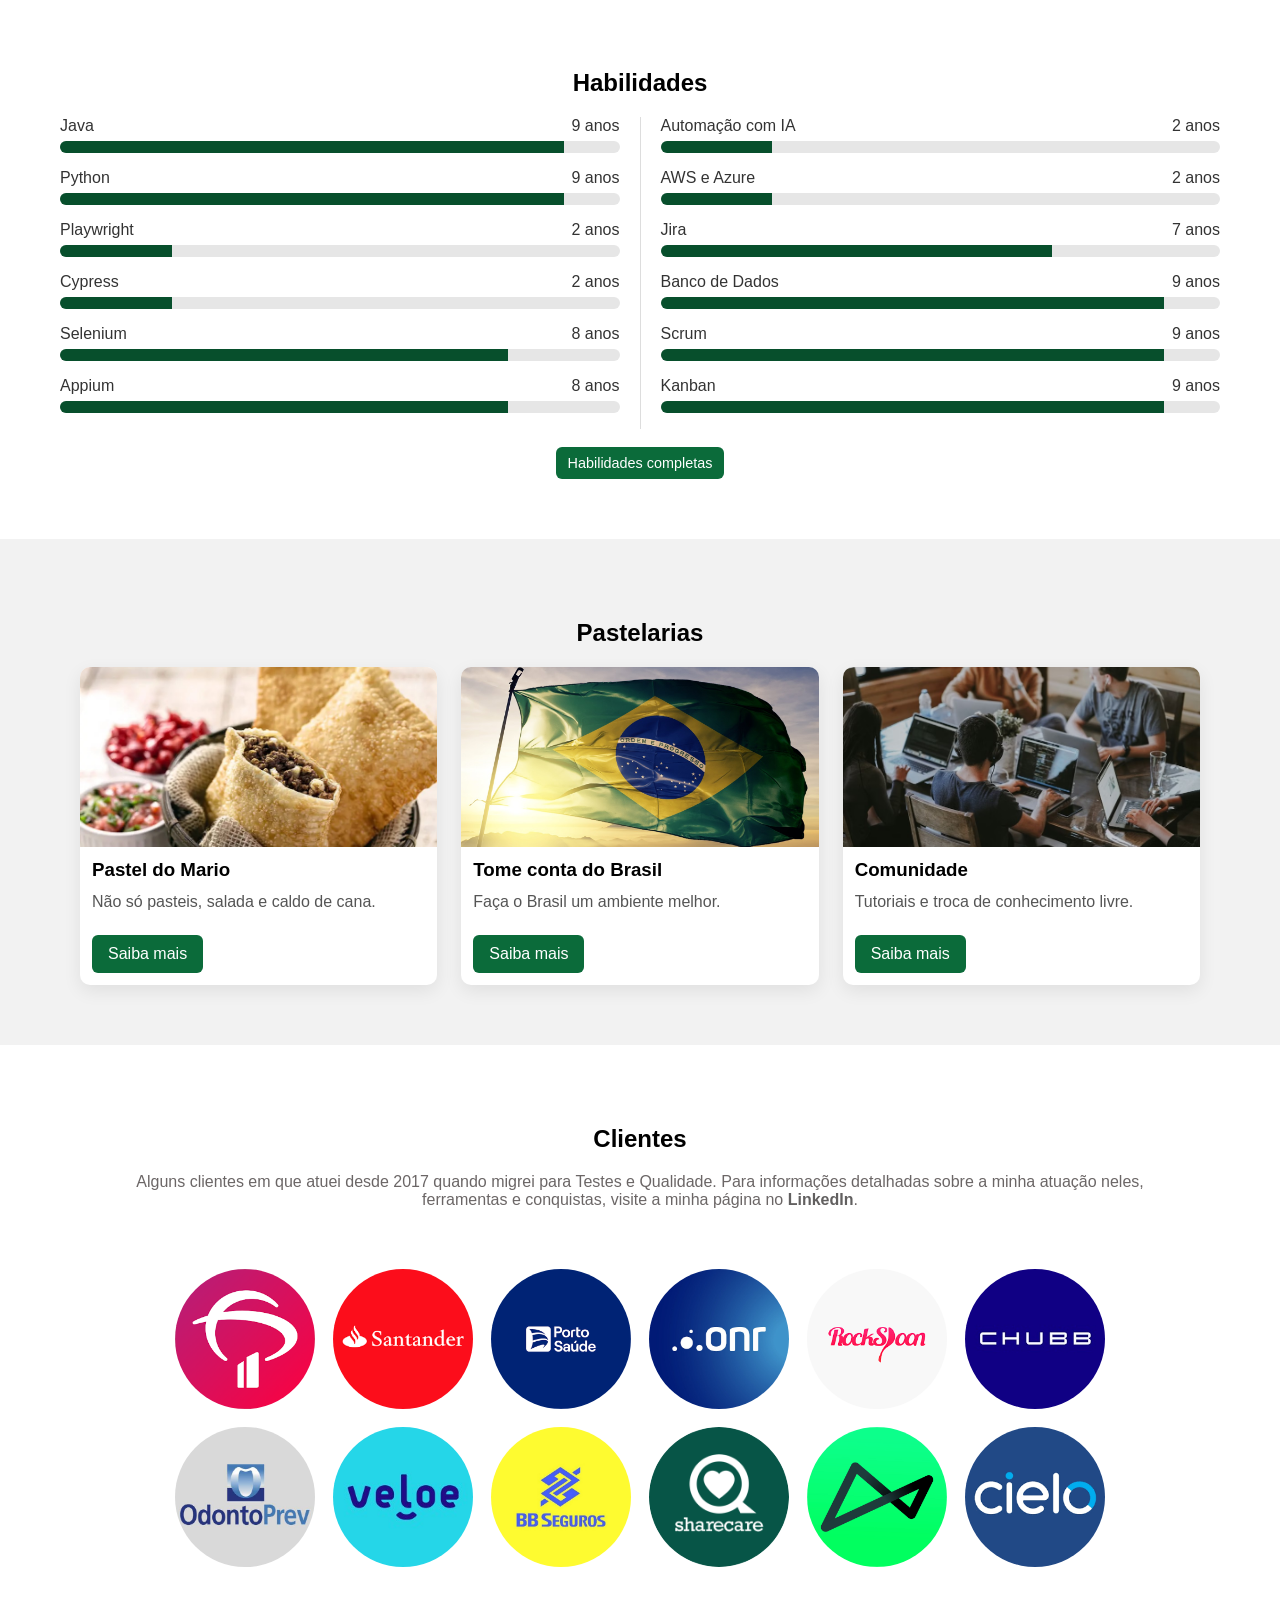
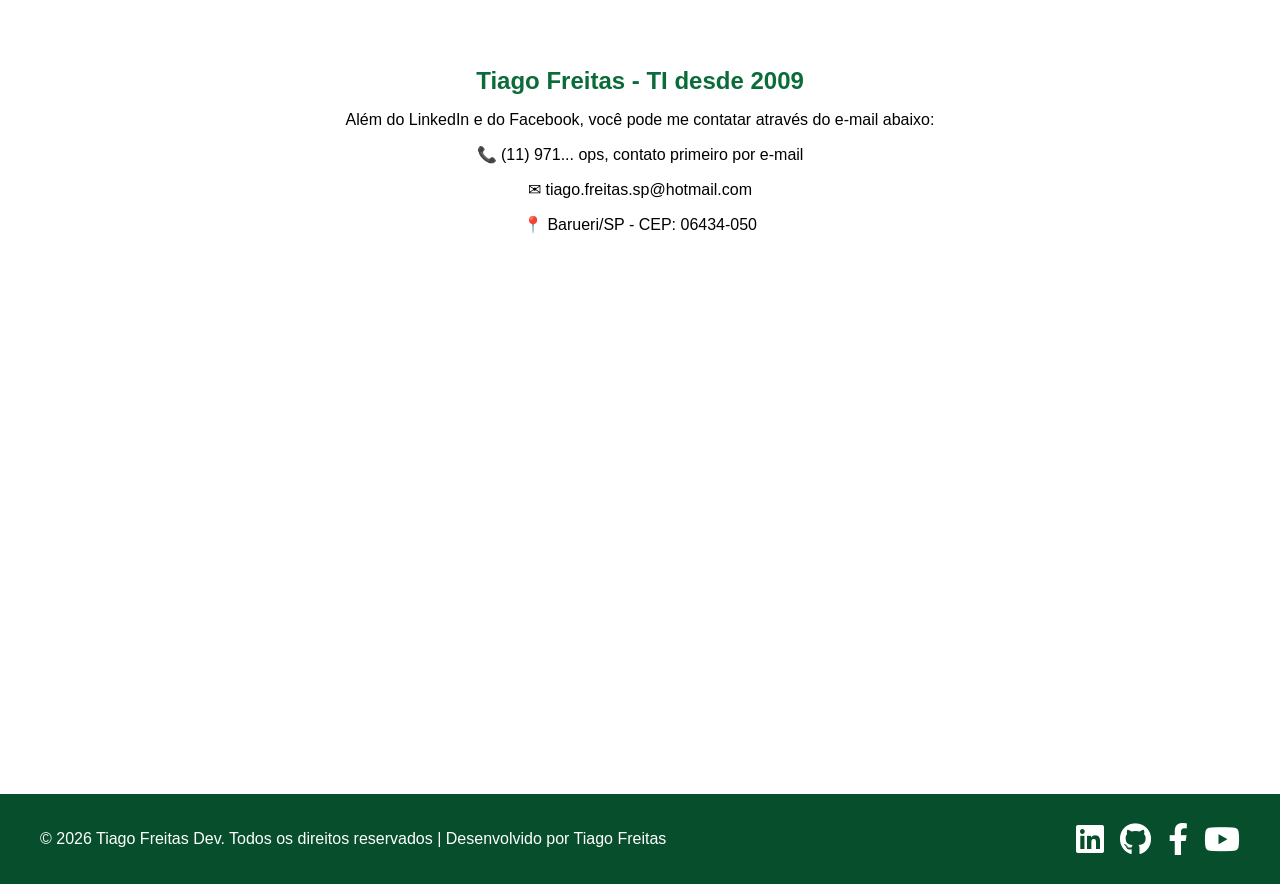
==== commit e8c9cef2: "Corrigido erro que nao carregava logo do bradesco" ====
--- a/index.html
+++ b/index.html
@@ -11,7 +11,7 @@
   <meta name="reply-to" content="tiago.freitas.sp@hotmail.com">
   <meta name="keywords" content="QA Engineer, Test Automation Engineer, Quality Assurance, RPA Developer, Systems Analyst, SDET, IT, Test Automation, Test Processes Automation, IT Consulting, IT Mentoring, TI Instructor, TGO DEV, TGO Desenvolvimento Ltda, Barueri, São Paulo, Brazil, Microsoft Copilot, AI, Artificial Intelligence, Windsurf,Engenheiro de Qualidade e Testes de Software, Especialista QA, Quality Assurance, Desenvolvedor RPA (Automação Robótica de Processos), Analista de Testes, Engenheiro QA, Analista de RPA, Analista de Sistemas, QE, QA Sênior, TI, Testes Automatizados, Testes Manuais, Automação de Testes, Automação de Processos, Consultoria em TI, Mentoria em TI, Instrutor de TI, IA, Inteligência Artificial">
 
-  <title>TGO DEV - Desenvolvimento | Inteligência Artificial e Humana | Automação | Consultoria</title>
+  <title>TGO DEV - Desenvolvimento em Serviços de TI</title>
 
   <link rel="canonical" href="https://tgodev.com.br/index.html"/>
   <link rel="icon" href="img/source-code.png" type="image/x-icon">
@@ -192,20 +192,20 @@
 
     <section id="clientes" class="section white-section">
       <h2 class="section-title">Clientes</h2>
-      <p>Alguns clientes em que atuei desde 2017. Para informações detalhadas sobre a minha atuação neles, visite a minha página no <strong><a class="hiperlink" target="_blank" href="https://www.linkedin.com/in/tiago-lopes-de-freitas-49a463240/">LinkedIn</a></strong>.</p>
+      <p>Alguns clientes em que atuei desde 2017 quando migrei para Testes e Qualidade. Para informações detalhadas sobre a minha atuação neles, ferramentas e conquistas, visite a minha página no <strong><a class="hiperlink" target="_blank" href="https://www.linkedin.com/in/tiago-lopes-de-freitas-49a463240/">LinkedIn</a></strong>.</p>
       <div class="clients">
-        <img srv="img/clients/bradesco.jpg" alt="Bradesco">
-        <img src="img/clients/santander.png" alt="Santander">
-        <img src="img/clients/porto.png" alt="Porto">
-        <img src="img/clients/onr.jpg" alt="ONR">
-        <img src="img/clients/rockspoon.png" alt="Rockspoon">
-        <img src="img/clients/chubb.jpeg" alt="Chubb Colômbia">
-        <img src="img/clients/odontoprev.jpg" alt="Odontoprev">
-        <img src="img/clients/veloe.jpeg" alt="VELOE">
-        <img src="img/clients/bbserguros.jpg" alt="BrasilSeguro">
-        <img src="img/clients/sharecare.png" alt="Sharecare">
-        <img src="img/clients/next.png" alt="Banco Next">
-        <img src="img/clients/cielo.png" alt="CIELO">
+        <img src="img/clients/bradesco.png" alt="Bradesco" title="Bradesco">
+        <img src="img/clients/santander.png" alt="Santander" title="Santander">
+        <img src="img/clients/porto.png" alt="Porto" title="Porto">
+        <img src="img/clients/onr.jpg" alt="ONR" title="ONR">
+        <img src="img/clients/rockspoon.png" alt="Rockspoon" title="Rockspoon">
+        <img src="img/clients/chubb.jpeg" alt="Chubb Colômbia" title="Chubb Colômbia">
+        <img src="img/clients/odontoprev.jpg" alt="Odontoprev" title="Odontoprev">
+        <img src="img/clients/veloe.jpeg" alt="VELOE" title="VELOE">
+        <img src="img/clients/bbserguros.jpg" alt="Brasil Seguro" title="Brasil Seguro">
+        <img src="img/clients/sharecare.png" alt="Sharecare" title="Sharecare">
+        <img src="img/clients/next.png" alt="Banco Next" title="Banco Next">
+        <img src="img/clients/cielo.png" alt="CIELO" title="CIELO">
       </div>
     </section>
 
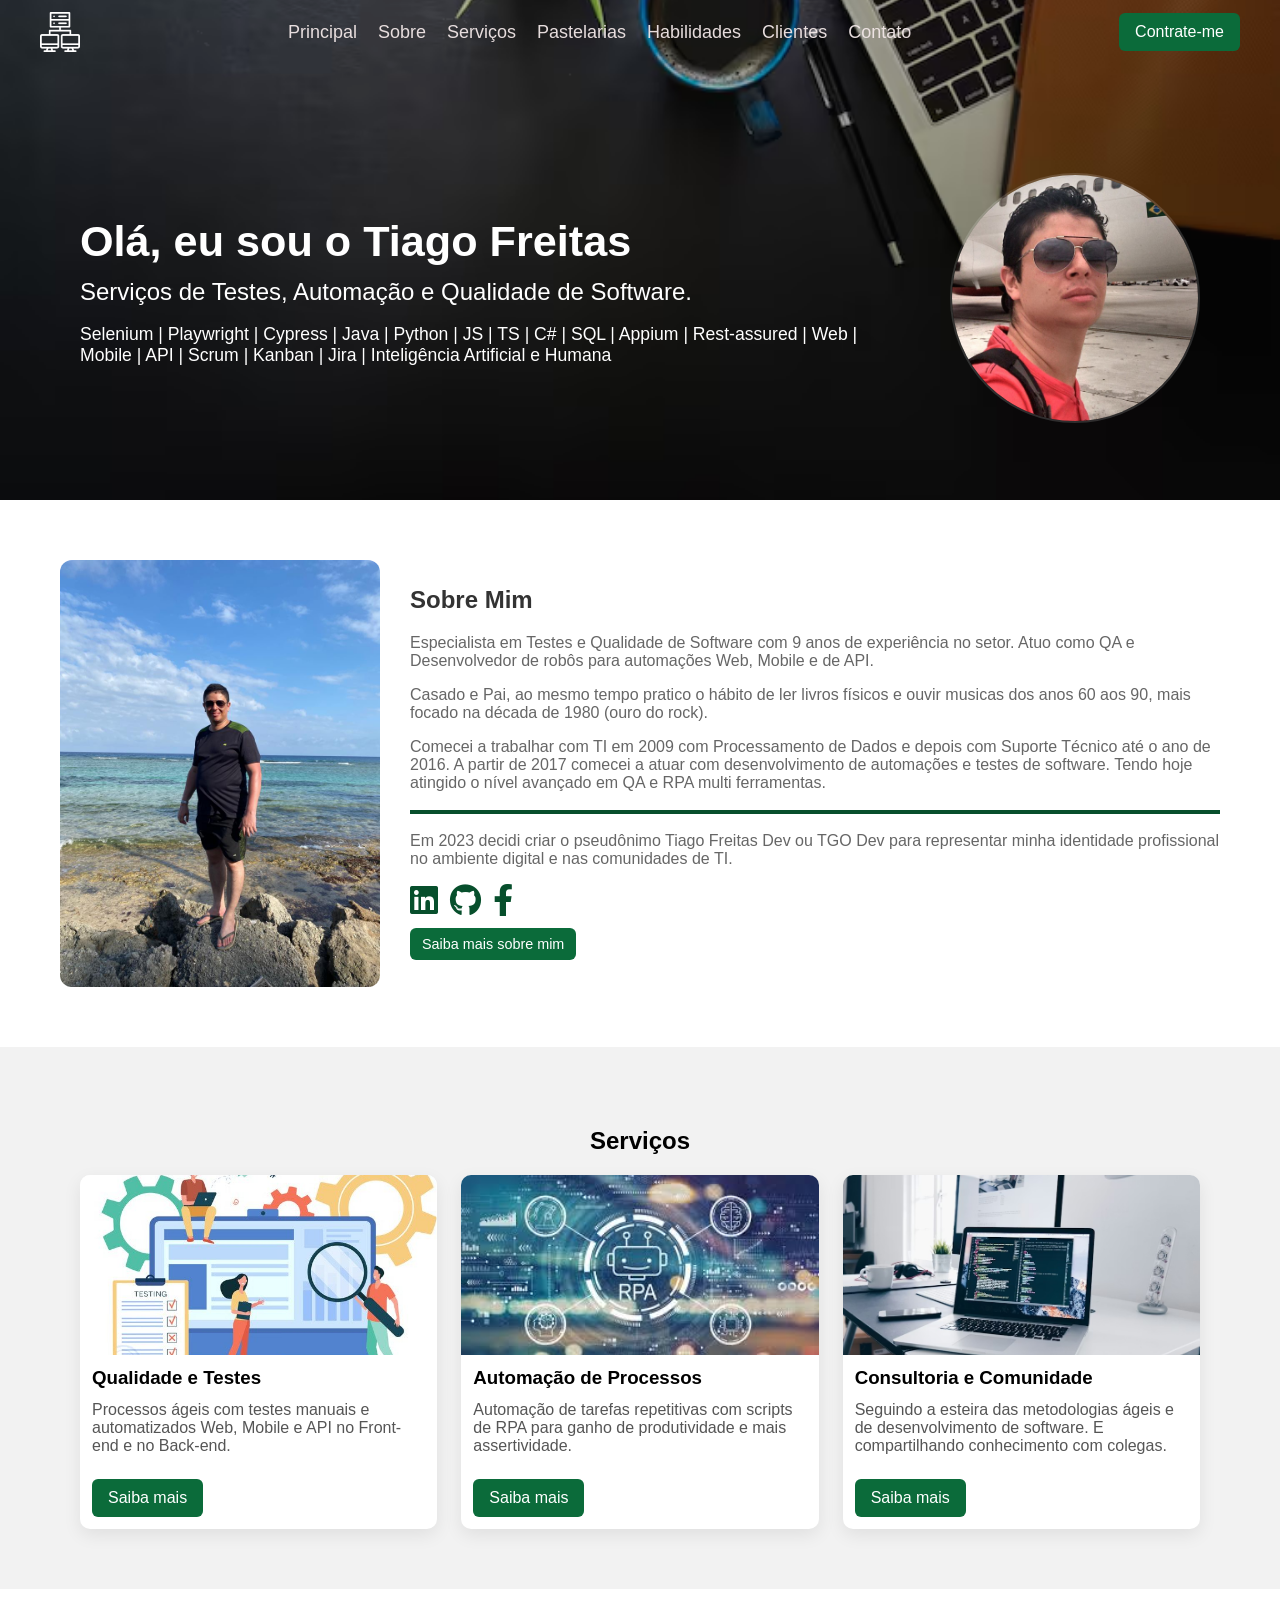
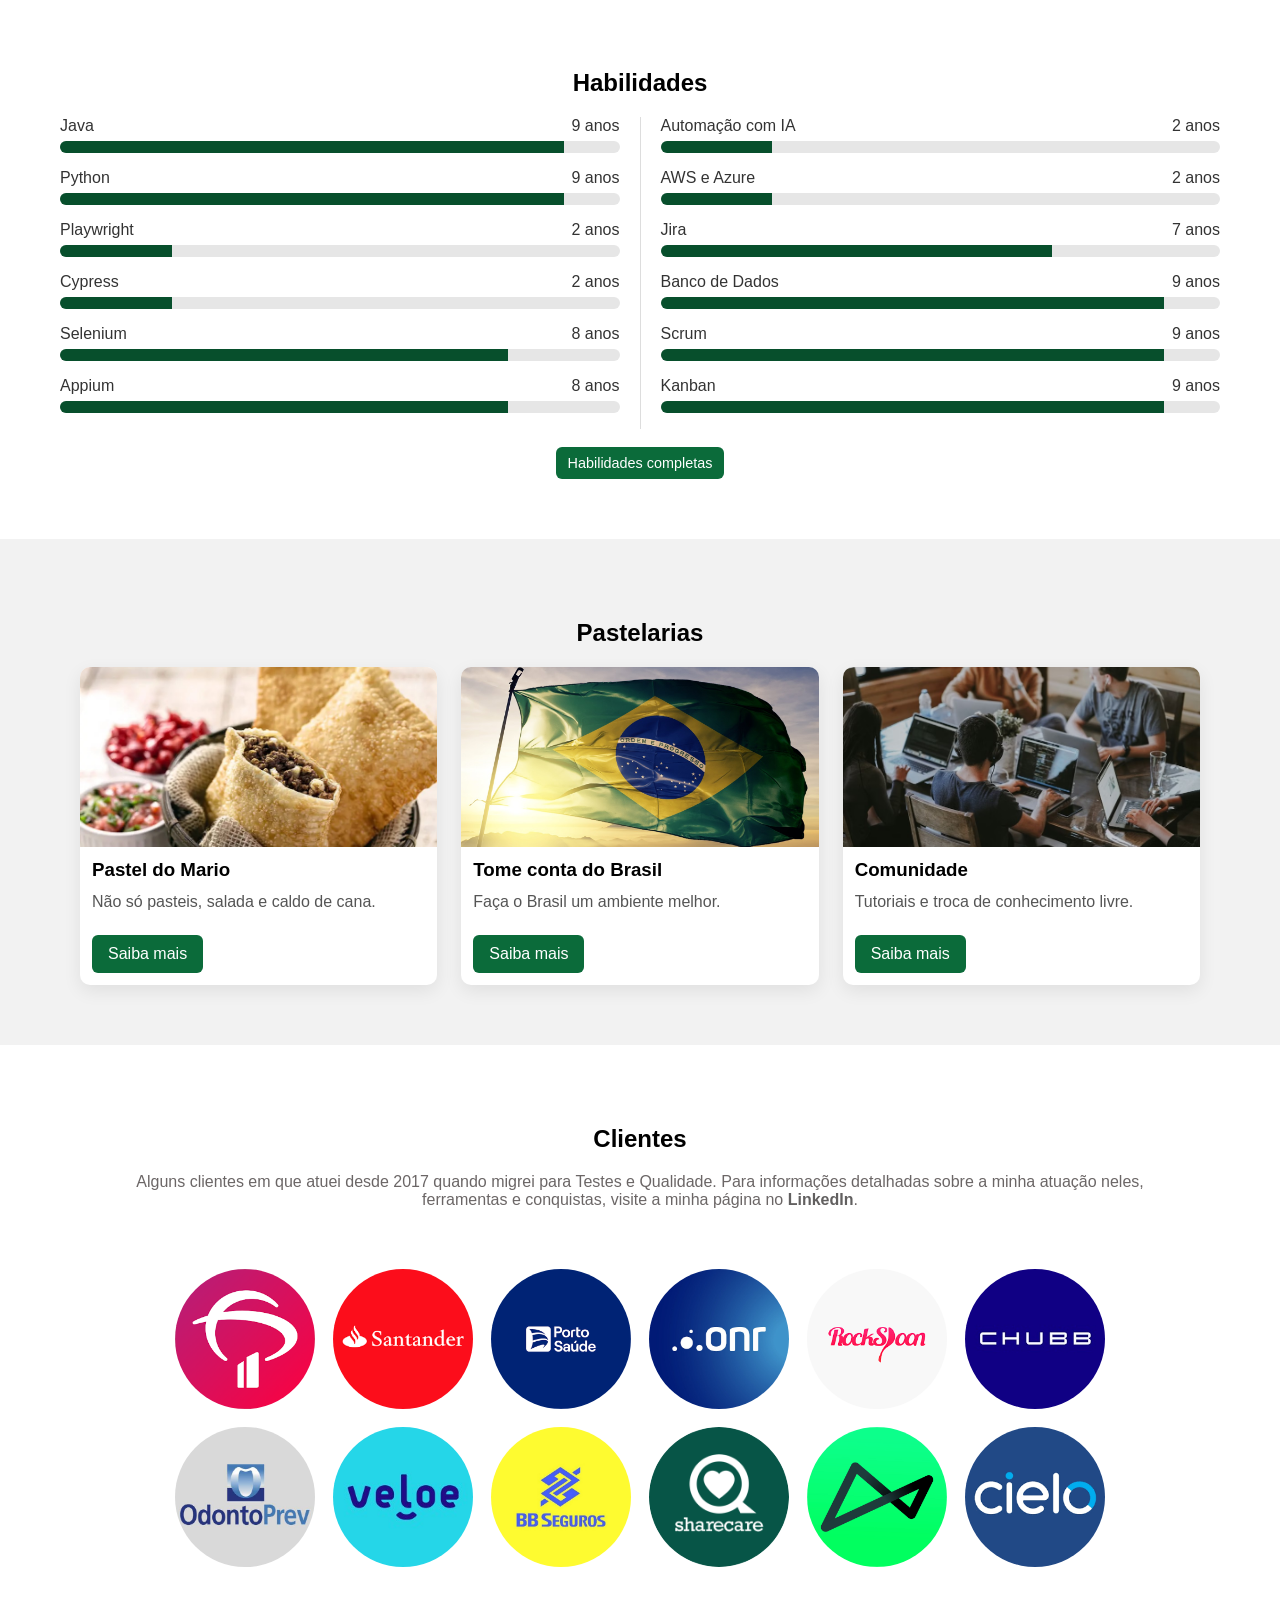
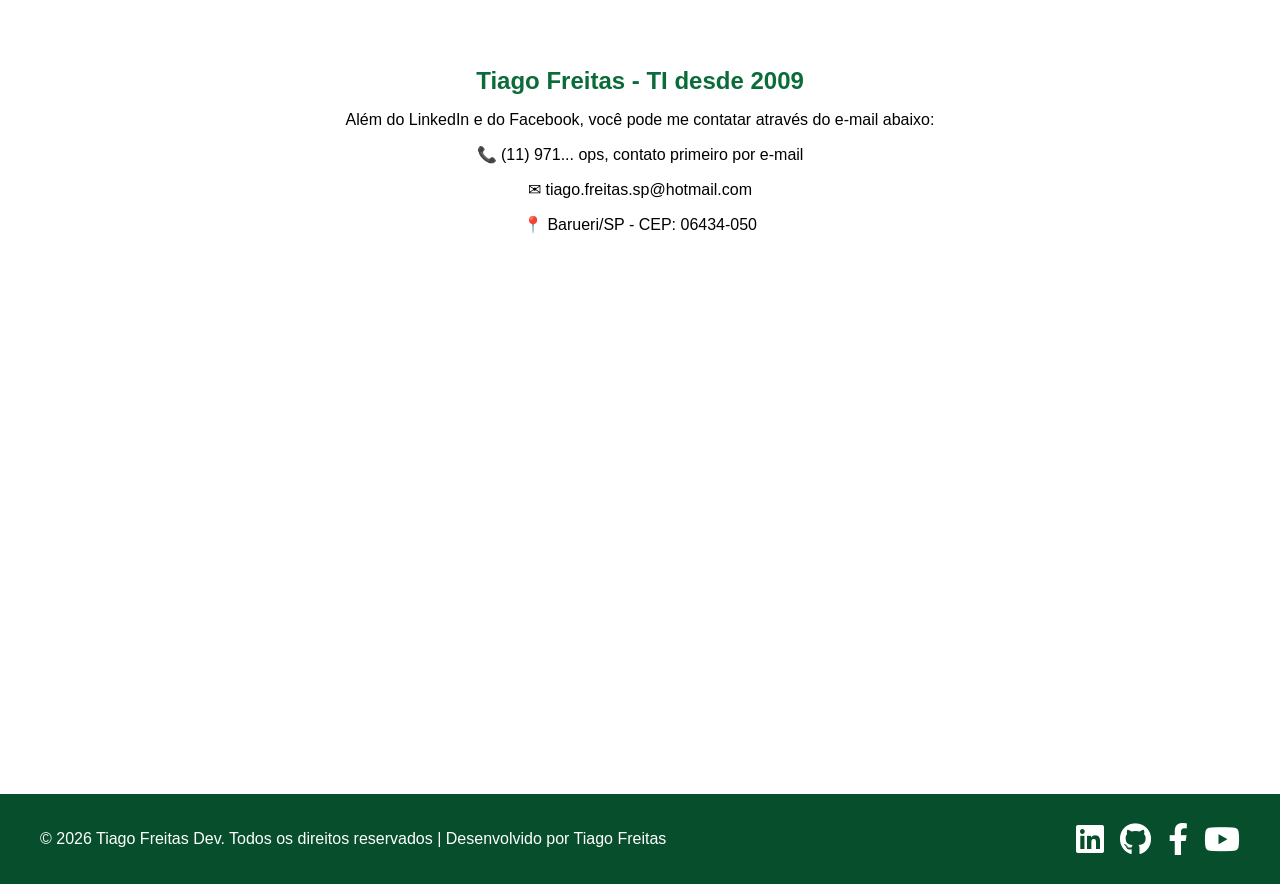
==== commit b7033ad2: "Adicionado novas habilidades" ====
--- a/index.html
+++ b/index.html
@@ -57,9 +57,9 @@
       <div class="hero-content">
         <div class="hero-text">
           <h1>Olá, eu sou o Tiago Freitas</h1>
-          <span>Serviços de Testes e Qualidade de Software.
+          <span>Serviços de Testes, Automação e Qualidade de Software.
           </span>
-          <p>Selenium | Playwright | Cypress | Java | Python | JS | TS | C# | SQL | Appium | Rest-assured | IA | Web | Mobile | API | Scrum | Kanban | Jira</p>
+          <p>Selenium | Playwright | Cypress | Java | Python | JS | TS | C# | SQL | Appium | Rest-assured | Web | Mobile | API | Scrum | Kanban | Jira | Inteligência Artificial e Humana</p>
         </div>
         <div class="hero-profile">
           <img src="img/tiago-perfil.jpg" alt="Perfil" class="profile-img">
@@ -72,7 +72,7 @@
         <img class="about-photo" src="img/tiago-perfil2.jpg" alt="Profissional de TI">
         <div class="about-text">
           <h2>Sobre Mim</h2>
-          <p>Especialista em Testes e Qualidade de Software com 9 anos de experiência no setor. Atuo como QA, Desenvolvedor RPA e Consultor de TI.</p>
+          <p>Especialista em Testes e Qualidade de Software com 9 anos de experiência no setor. Atuo como QA e Desenvolvedor de robôs para automações Web, Mobile e de API.</p>
           <p>Casado e Pai, ao mesmo tempo pratico o hábito de ler livros físicos e ouvir musicas dos anos 60 aos 90, mais focado na década de 1980 (ouro do rock).</p>
           <p>Comecei a trabalhar com TI em 2009 com Processamento de Dados e depois com Suporte Técnico até o ano de 2016. A partir de 2017 comecei a atuar com desenvolvimento de automações e testes de software. Tendo hoje atingido o nível avançado em QA e RPA multi ferramentas.</p>
           <hr>
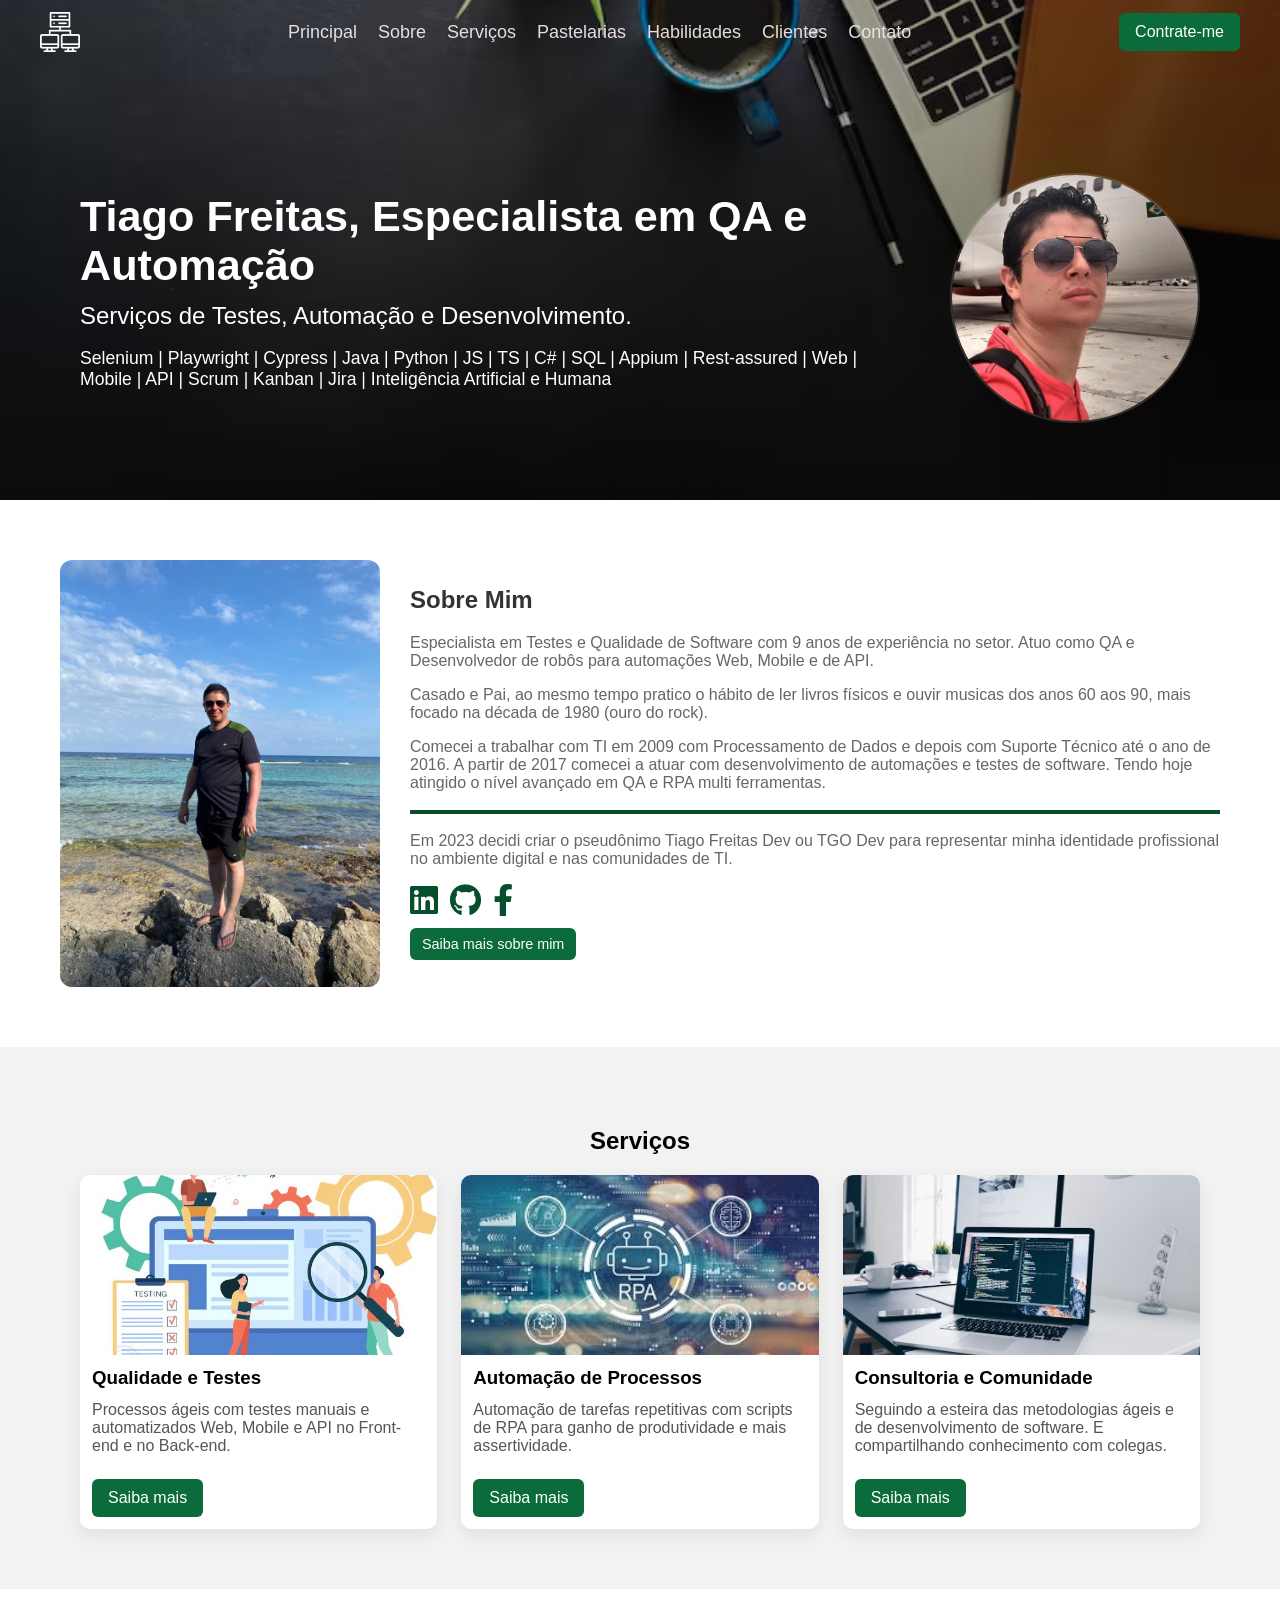
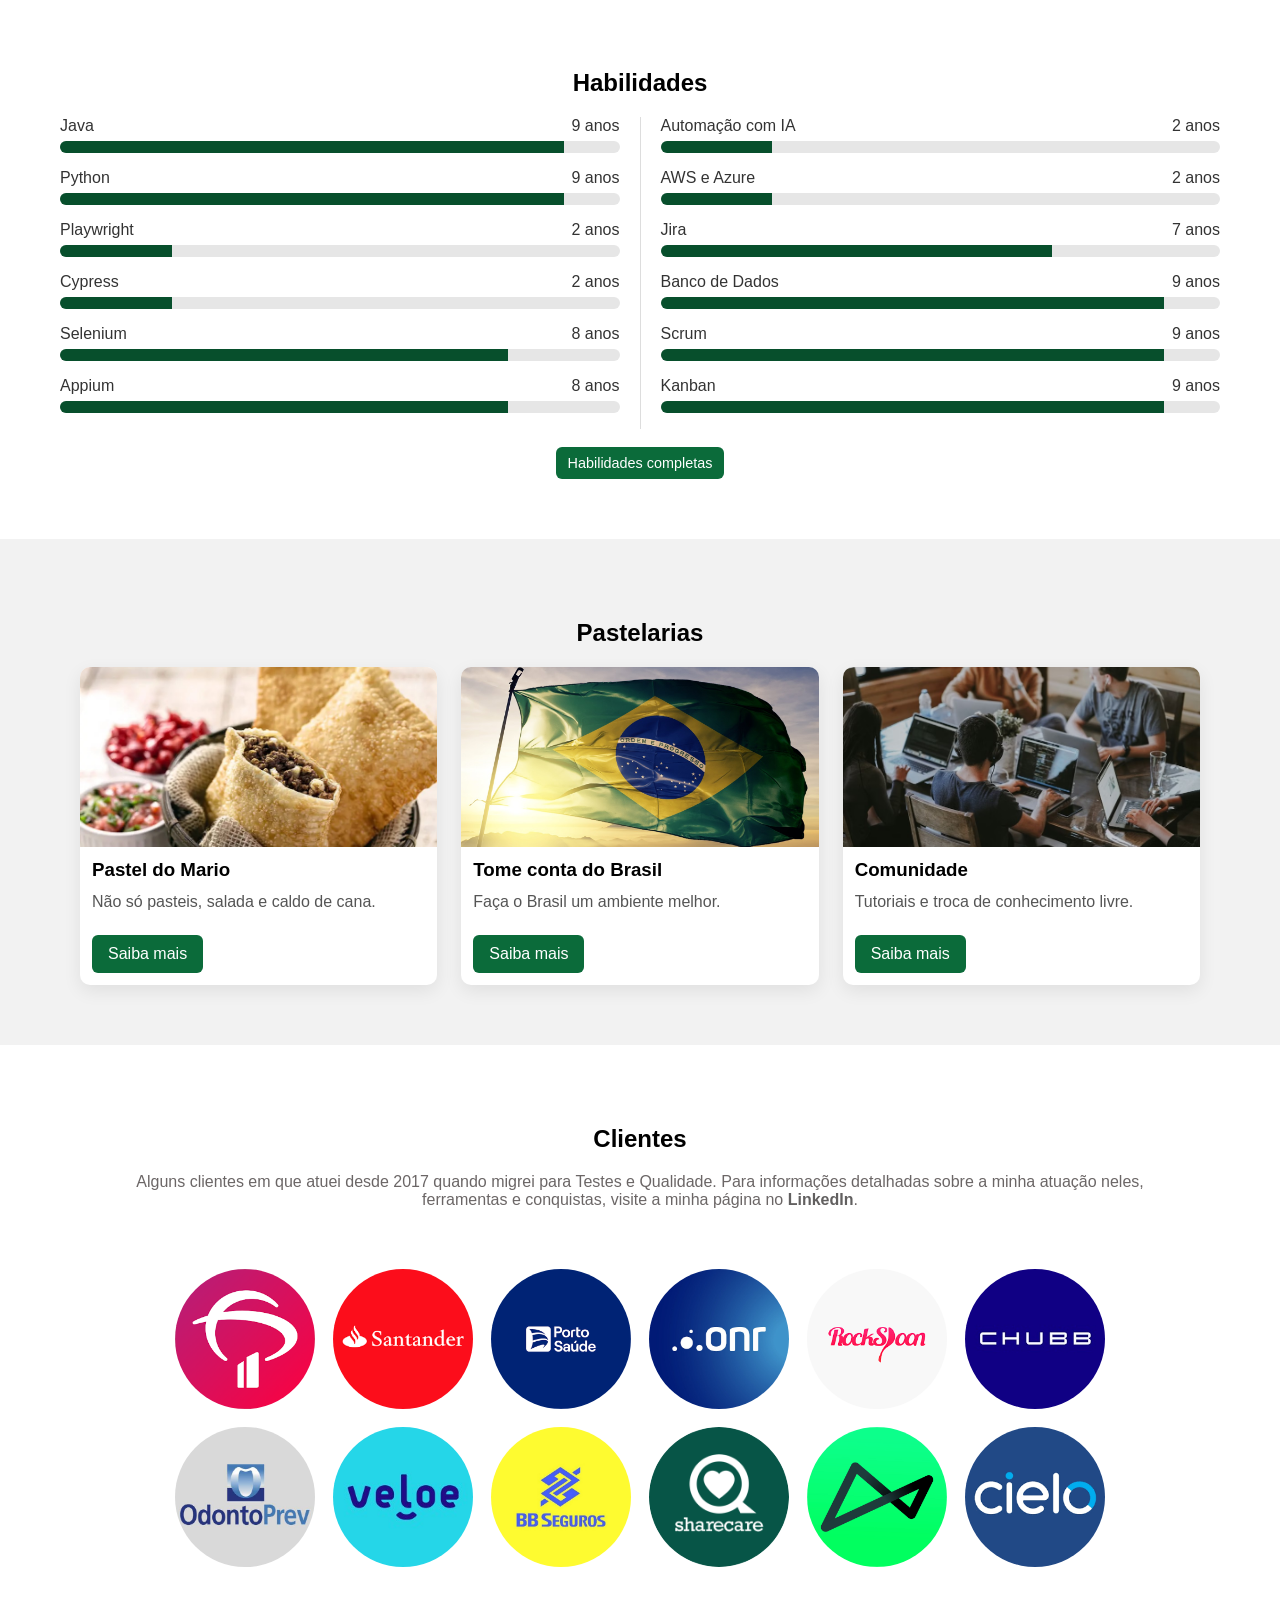
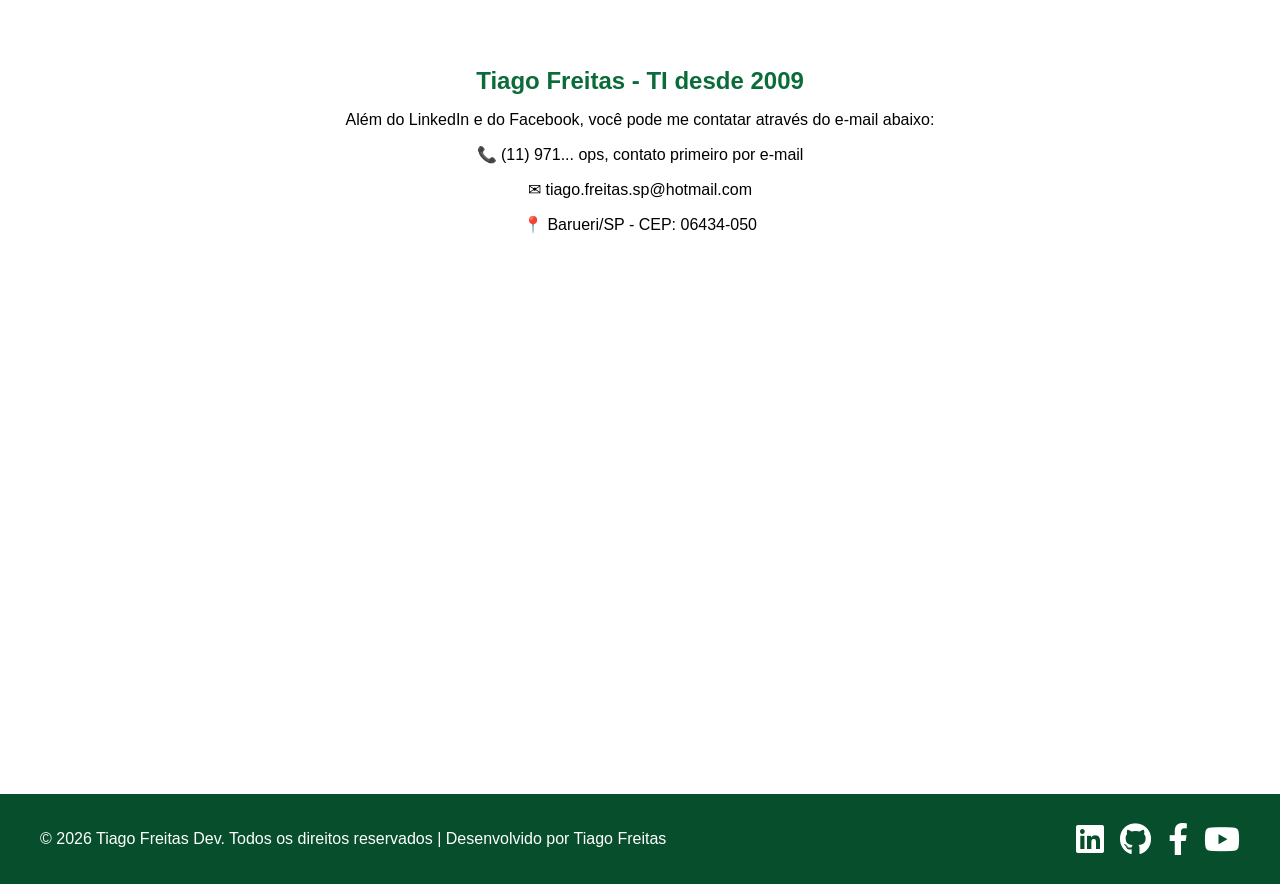
==== commit c57e3455: "atualizado h1 em index html" ====
--- a/index.html
+++ b/index.html
@@ -4,16 +4,16 @@
   <meta charset="utf-8">
   <meta name="viewport" content="width=device-width, initial-scale=1">
   <meta http-equiv="content-language" content="pt-br">
-  <meta name="description" content="Profissional especialista em QA | Automação (Selenium, Playwright, Cypress, Java, Python, JS, TS, Appium, Ágeis) | Consultoria | Desenvolvimento.">
+  <meta name="description" content="Especialista em QA e automação de testes com Selenium, Playwright e Cypress em Barueri/SP. Consultoria, RPA e qualidade de software. Contrate Tiago Freitas.">
   <meta name="author" content="Tiago Lopes de Freitas">
   <meta name="copyright" content="Tiago Freitas - https://www.linkedin.com/in/tiago-lopes-de-freitas-49a463240/">
   <meta name="robots" content="index, follow">
   <meta name="reply-to" content="tiago.freitas.sp@hotmail.com">
-  <meta name="keywords" content="QA Engineer, Test Automation Engineer, Quality Assurance, RPA Developer, Systems Analyst, SDET, IT, Test Automation, Test Processes Automation, IT Consulting, IT Mentoring, TI Instructor, TGO DEV, TGO Desenvolvimento Ltda, Barueri, São Paulo, Brazil, Microsoft Copilot, AI, Artificial Intelligence, Windsurf,Engenheiro de Qualidade e Testes de Software, Especialista QA, Quality Assurance, Desenvolvedor RPA (Automação Robótica de Processos), Analista de Testes, Engenheiro QA, Analista de RPA, Analista de Sistemas, QE, QA Sênior, TI, Testes Automatizados, Testes Manuais, Automação de Testes, Automação de Processos, Consultoria em TI, Mentoria em TI, Instrutor de TI, IA, Inteligência Artificial">
-
-  <title>TGO DEV - Desenvolvimento em Serviços de TI</title>
-
-  <link rel="canonical" href="https://tgodev.com.br/index.html"/>
+  <meta name="keywords" content="QA Engineer, Test Automation Engineer, Quality Assurance, RPA Developer, Systems Analyst, SDET">
+
+  <title>QA, Desenvolvimento e Automação de Testes em Barueri | Tiago Freitas</title>
+
+  <link rel="canonical" href="https://tgodev.com.br/">
   <link rel="icon" href="img/source-code.png" type="image/x-icon">
   <link rel="shortcut icon" href="img/source-code.png" type="image/x-icon">
   <link rel="apple-touch-icon" sizes="80x80" href="img/source-code.png">
@@ -56,8 +56,8 @@
     <section id="home" class="hero">
       <div class="hero-content">
         <div class="hero-text">
-          <h1>Olá, eu sou o Tiago Freitas</h1>
-          <span>Serviços de Testes, Automação e Qualidade de Software.
+          <h1>Tiago Freitas, Especialista em QA e Automação</h1>
+          <span>Serviços de Testes, Automação e Desenvolvimento.
           </span>
           <p>Selenium | Playwright | Cypress | Java | Python | JS | TS | C# | SQL | Appium | Rest-assured | Web | Mobile | API | Scrum | Kanban | Jira | Inteligência Artificial e Humana</p>
         </div>
--- a/css/principal.css
+++ b/css/principal.css
@@ -154,6 +154,7 @@
   .contact-form .row{flex-direction:column}
   .form-actions{justify-content:center}
   .clients{flex-direction:column}
+  .socials{justify-content:center}
 }
 
 @media(min-width:993px){
